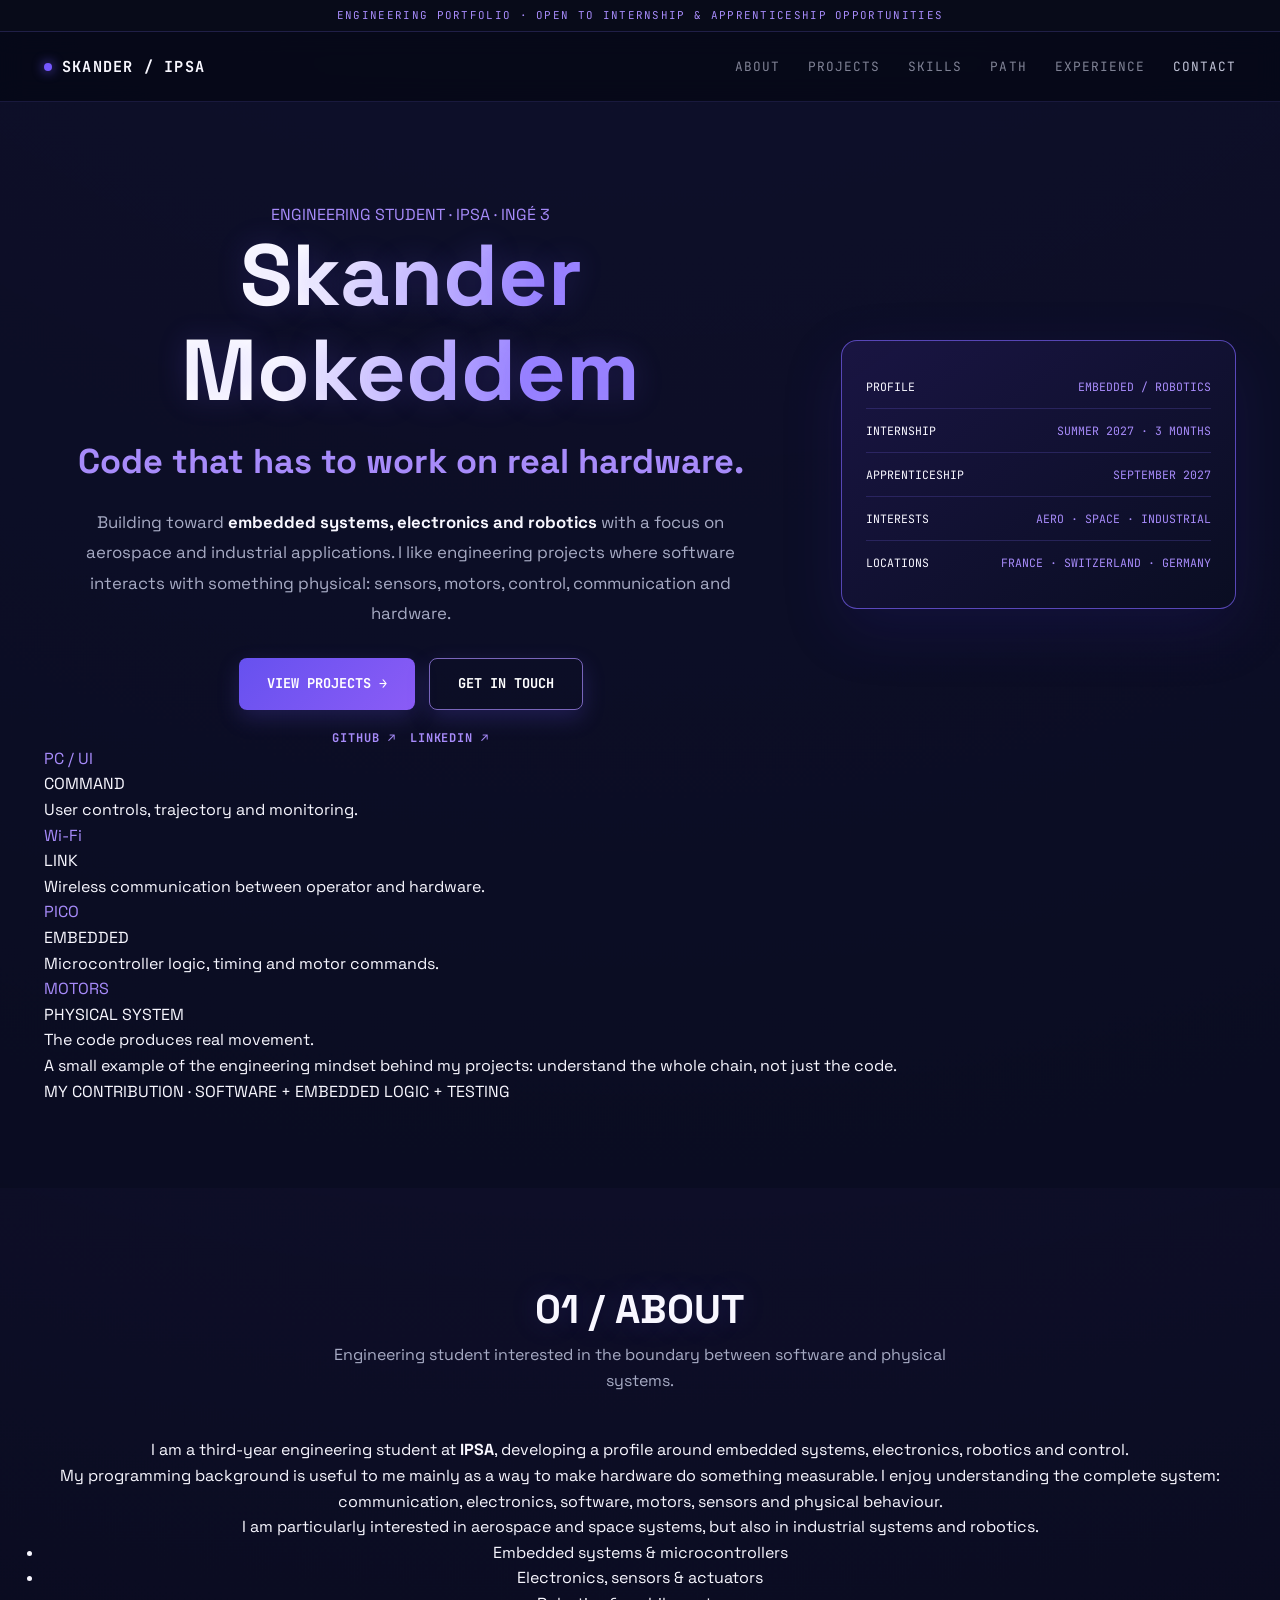
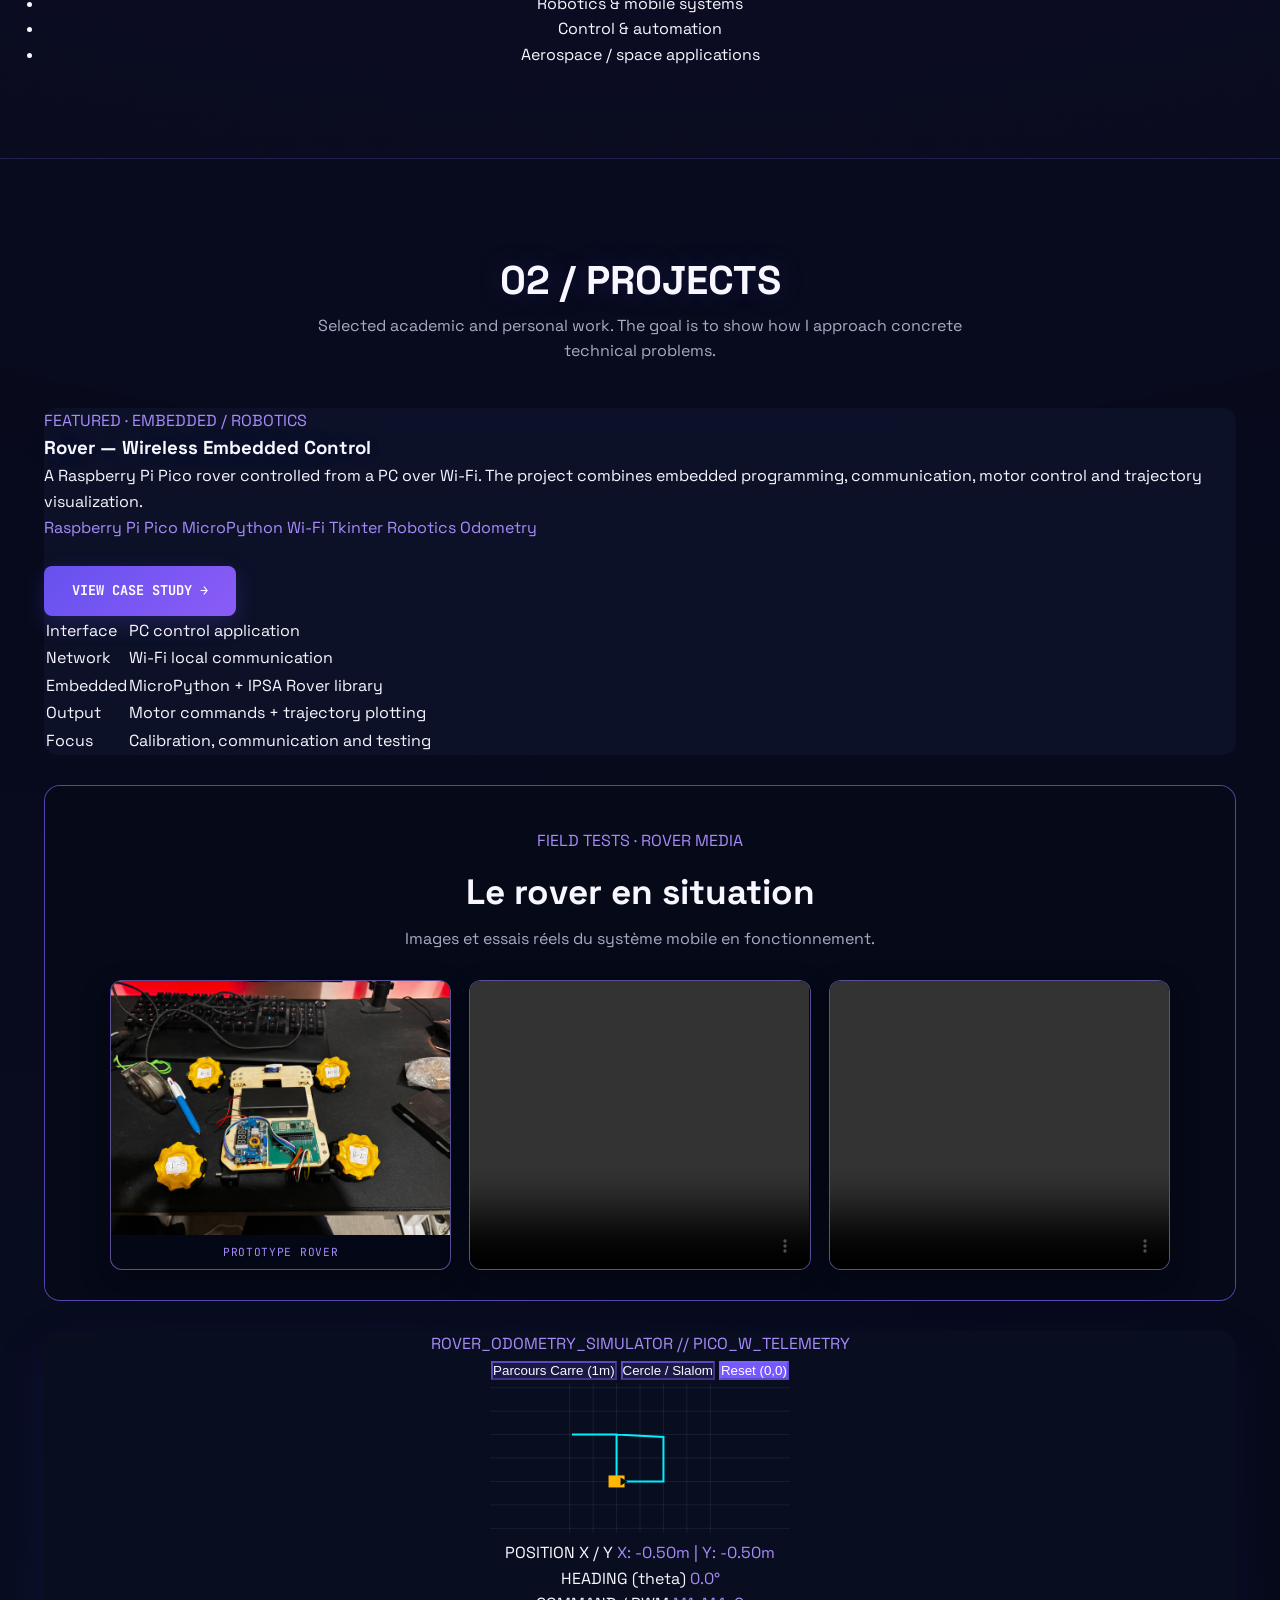
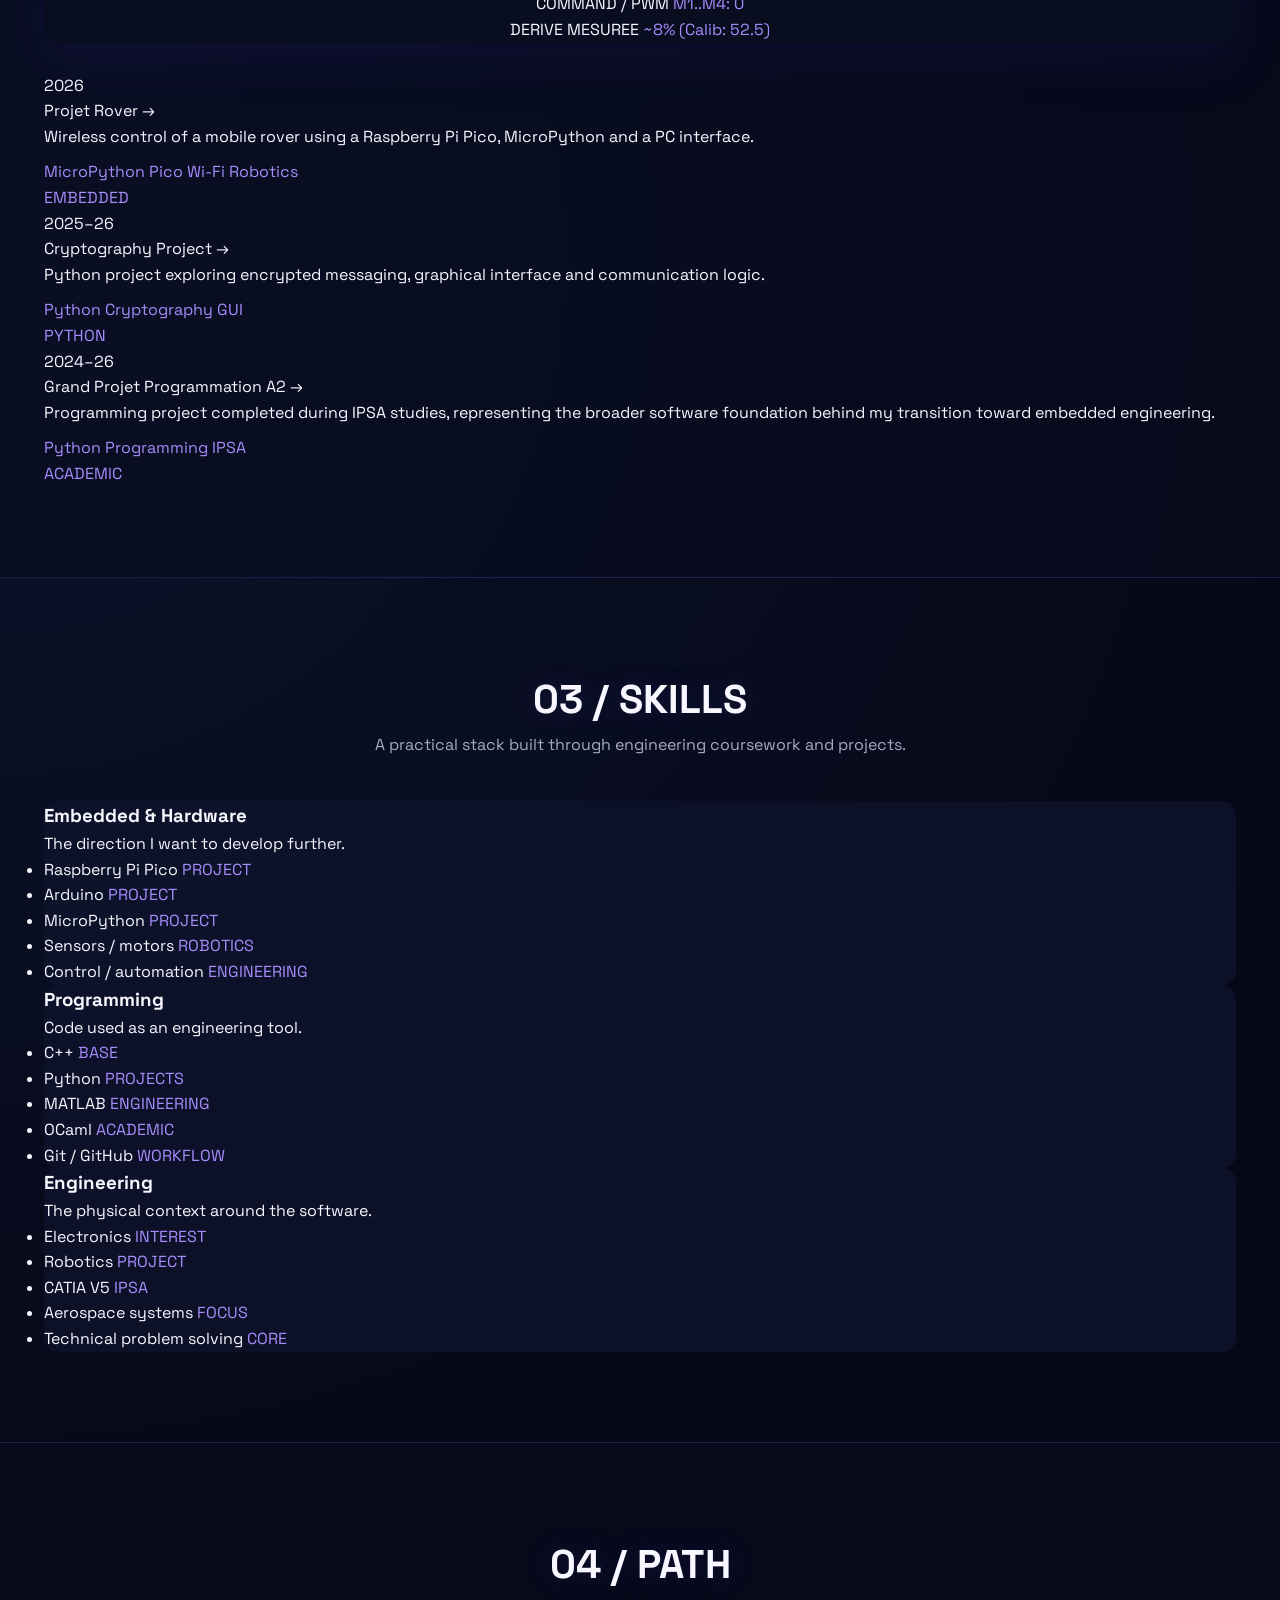
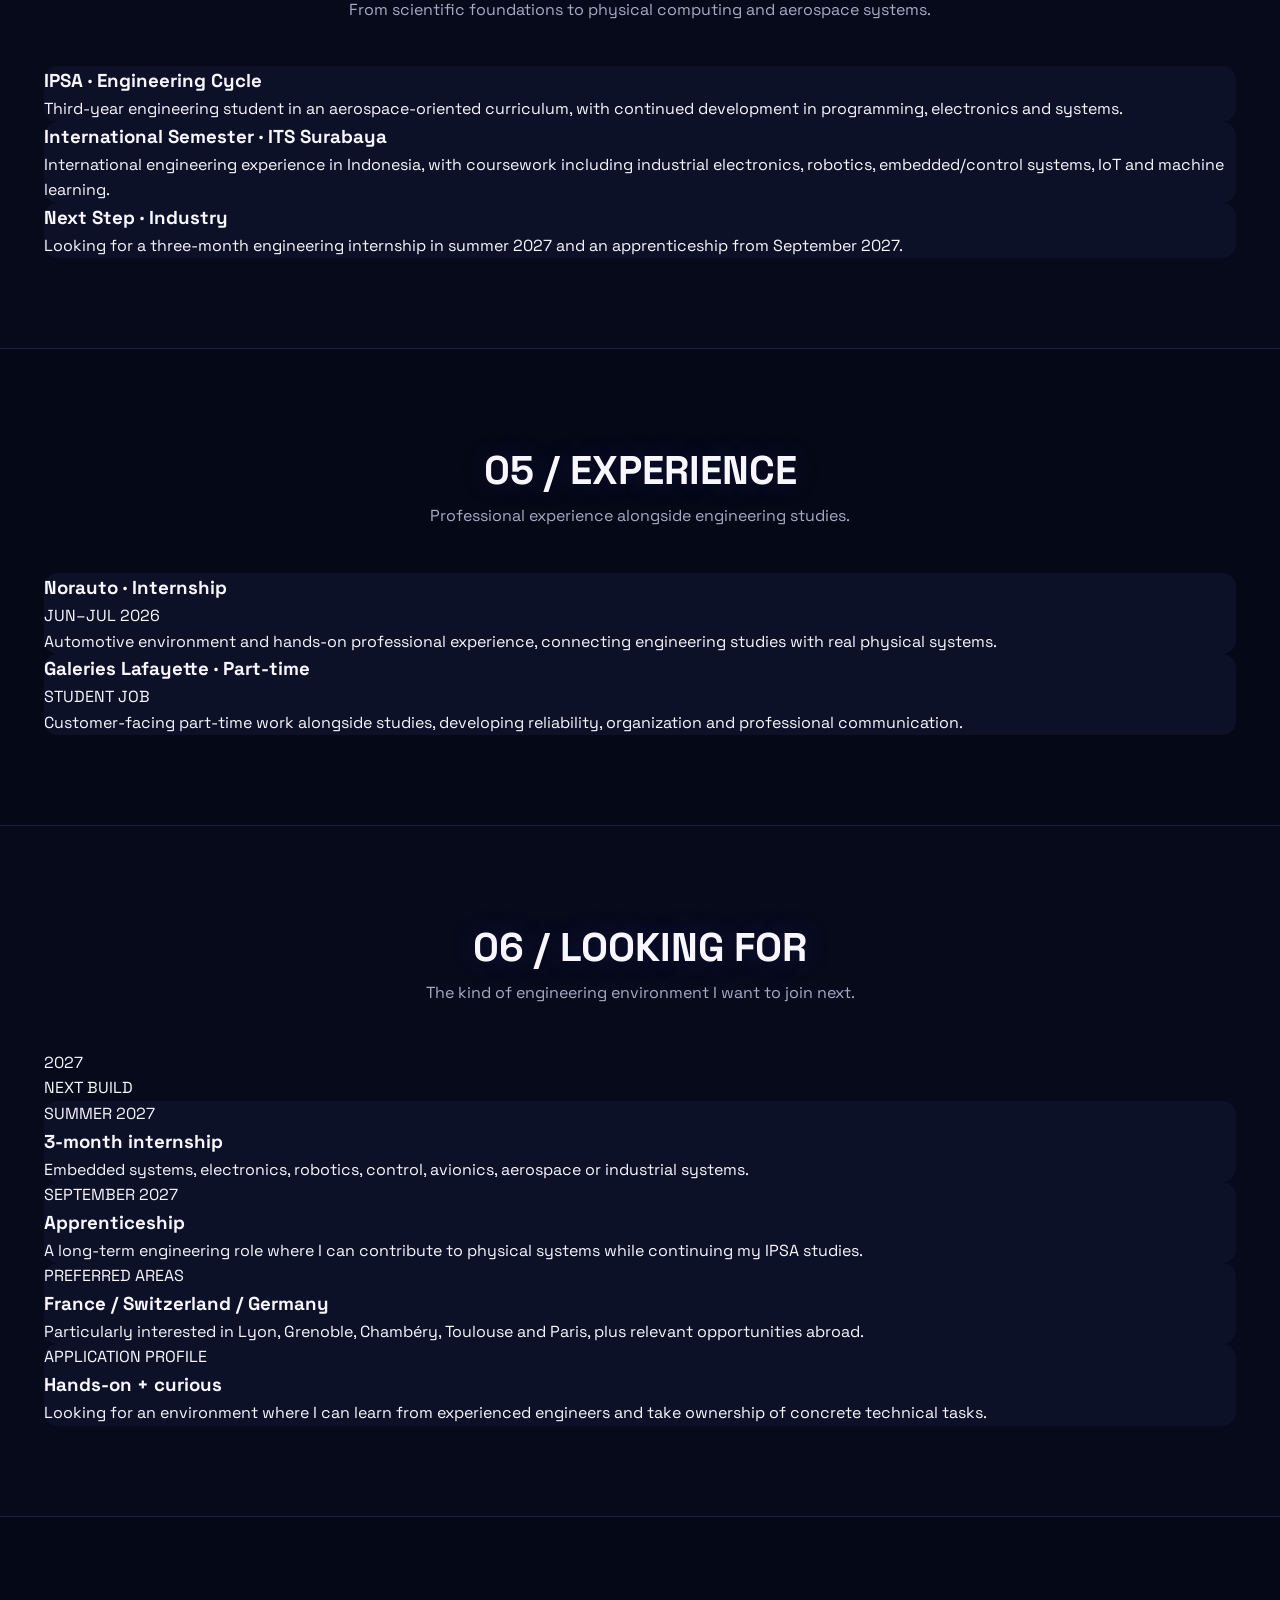
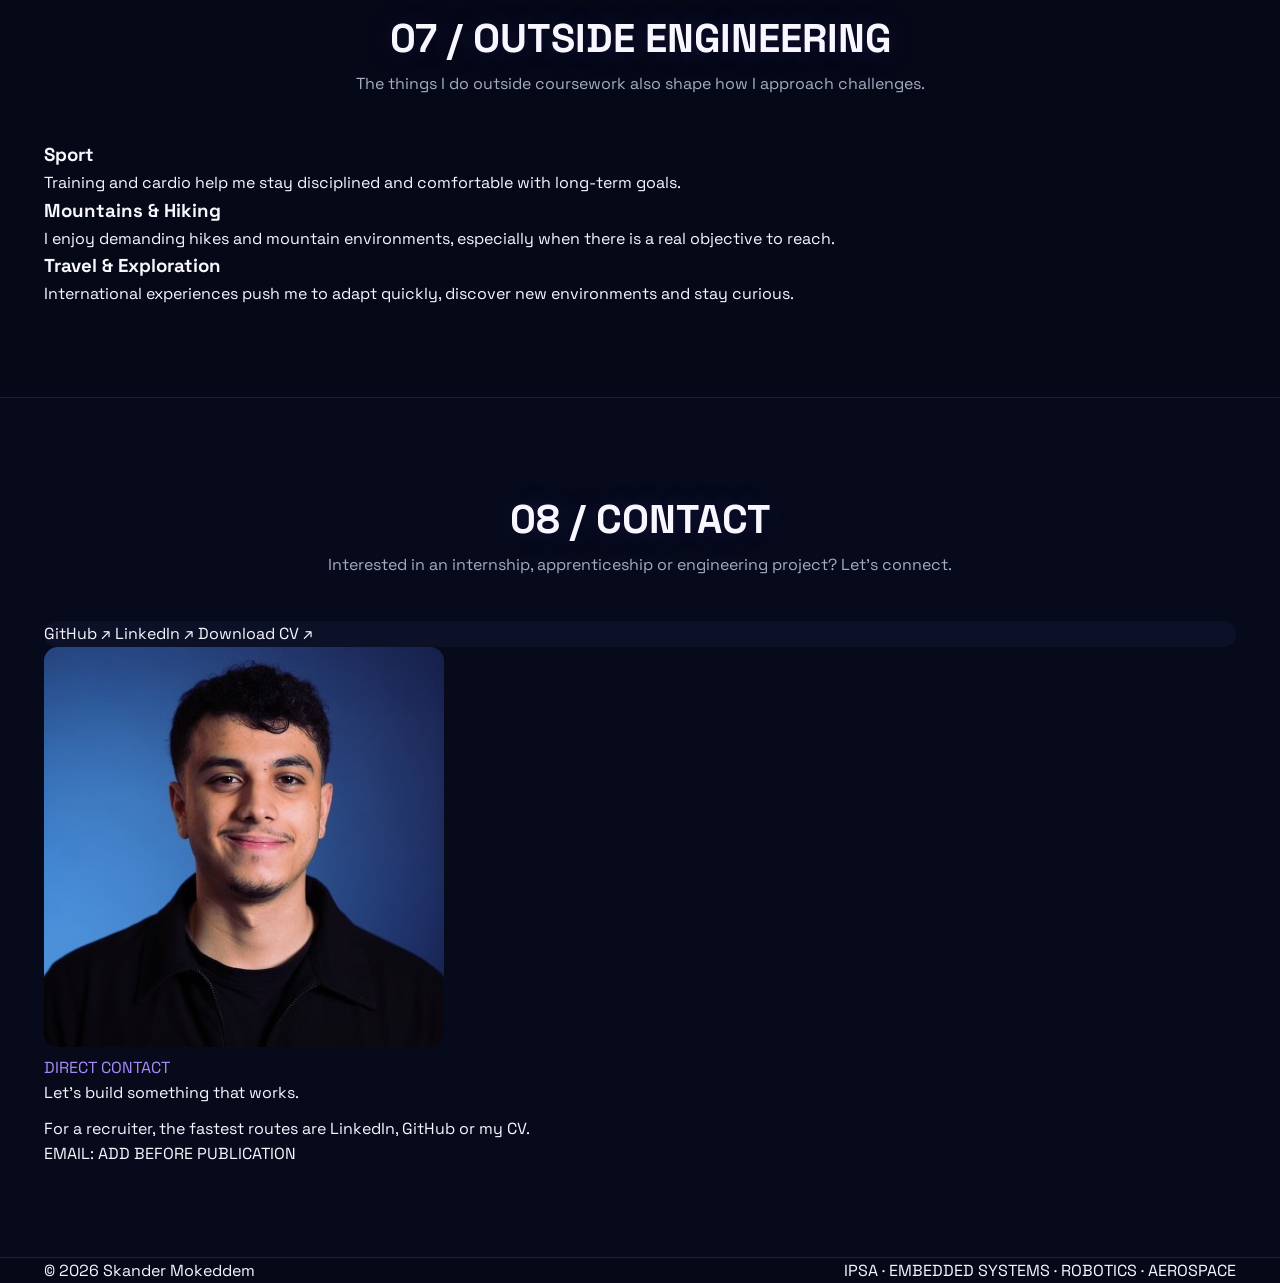
==== index.html @ be25d214 "PremierTest" ====
<!DOCTYPE html>
<html lang="en">

<head>
    <meta charset="UTF-8">

    <meta name="viewport" content="width=device-width, initial-scale=1.0">

    <meta name="description" content="Skander Mokeddem — IPSA engineering student focused on embedded systems, electronics, robotics and aerospace.">

    <meta name="author" content="Skander Mokeddem">

    <meta name="theme-color" content="#073b2d">

    <title>
        Skander Mokeddem — Embedded Systems & Robotics
    </title>

    <link rel="preconnect" href="https://fonts.googleapis.com">

    <link rel="preconnect" href="https://fonts.gstatic.com" crossorigin>

    <link href="https://fonts.googleapis.com/css2?family=Atkinson+Hyperlegible:wght@400;700&family=Barlow+Semi+Condensed:wght@400;600;700;800&family=IBM+Plex+Mono:wght@400;500;700&display=swap" rel="stylesheet">

    <link rel="icon" type="image/svg+xml" href="assets/icons/favicon.svg">

    <link rel="stylesheet" href="global.css">

    <script src="script.js" defer></script>
</head>

<body>

    <!-- =====================================================
     TOP BAR
===================================================== -->

    <div class="draftbar">
        ENGINEERING PORTFOLIO · OPEN TO INTERNSHIP & APPRENTICESHIP OPPORTUNITIES
    </div>


    <!-- =====================================================
     HEADER
===================================================== -->

    <header class="header">

        <div class="container header__row">

            <a href="#top" class="header__brand">
            SKANDER / IPSA
        </a>

            <nav class="header__nav" aria-label="Main navigation">

                <a href="#about" class="header__link">
                ABOUT
            </a>

                <a href="#projects" class="header__link">
                PROJECTS
            </a>

                <a href="#skills" class="header__link">
                SKILLS
            </a>

                <a href="#path" class="header__link">
                PATH
            </a>

                <a href="#experience" class="header__link">
                EXPERIENCE
            </a>

                <a href="#contact" class="header__link">
                CONTACT
            </a>

            </nav>

        </div>

    </header>


    <main id="top">


        <!-- =====================================================
     HERO
===================================================== -->

        <section class="board hero">

            <div class="container">

                <div class="hero__grid">

                    <div>

                        <p class="state">
                            <span class="mark"></span> ENGINEERING STUDENT · IPSA · INGÉ 3
                        </p>

                        <h1 class="hero__name">
                            Skander<br> Mokeddem
                        </h1>

                        <p class="hero__title">
                            Code that has to work on real hardware.
                        </p>

                        <p class="hero__intro">

                            Building toward
                            <strong>
                        embedded systems, electronics and robotics
                    </strong> with a focus on aerospace and industrial applications. I like engineering projects where software interacts with something physical: sensors, motors, control, communication and hardware.

                        </p>

                        <div class="hero__cta">

                            <a href="#projects" class="btn">
                        VIEW PROJECTS →
                    </a>

                            <a href="#contact" class="btn btn--ghost">
                        GET IN TOUCH
                    </a>

                        </div>

                        <div class="hero__links">

                            <a href="https://github.com/ProdigeGamer" target="_blank" rel="noopener noreferrer">
                        GITHUB ↗
                    </a>

                            <a href="https://www.linkedin.com/in/skander-mokeddem-42a8a41b8/" target="_blank" rel="noopener noreferrer">
                        LINKEDIN ↗
                    </a>

                        </div>

                    </div>


                    <div class="hero__avail">

                        <div class="hero__avail-row">
                            <span>PROFILE</span>
                            <span>EMBEDDED / ROBOTICS</span>
                        </div>

                        <div class="hero__avail-row">
                            <span>INTERNSHIP</span>
                            <span>SUMMER 2027 · 3 MONTHS</span>
                        </div>

                        <div class="hero__avail-row">
                            <span>APPRENTICESHIP</span>
                            <span>SEPTEMBER 2027</span>
                        </div>

                        <div class="hero__avail-row">
                            <span>INTERESTS</span>
                            <span>AERO · SPACE · INDUSTRIAL</span>
                        </div>

                        <div class="hero__avail-row">
                            <span>LOCATIONS</span>
                            <span>FRANCE · SWITZERLAND · GERMANY</span>
                        </div>

                    </div>

                </div>


                <!-- SYSTEM DIAGRAM -->

                <div class="sys">

                    <div class="sys__grid">

                        <div class="sys__cell" tabindex="0" data-system="0">

                            <div class="sys__node">
                                PC / UI
                            </div>

                            <div class="sys__trace"></div>

                            <div class="sys__name">
                                COMMAND
                            </div>

                            <div class="sys__caption">
                                User controls, trajectory and monitoring.
                            </div>

                        </div>


                        <div class="sys__cell" tabindex="0" data-system="1">

                            <div class="sys__node">
                                Wi-Fi
                            </div>

                            <div class="sys__trace"></div>

                            <div class="sys__name">
                                LINK
                            </div>

                            <div class="sys__caption">
                                Wireless communication between operator and hardware.
                            </div>

                        </div>


                        <div class="sys__cell" tabindex="0" data-system="2">

                            <div class="sys__node">
                                PICO
                            </div>

                            <div class="sys__trace"></div>

                            <div class="sys__name">
                                EMBEDDED
                            </div>

                            <div class="sys__caption">
                                Microcontroller logic, timing and motor commands.
                            </div>

                        </div>


                        <div class="sys__cell" tabindex="0" data-system="3">

                            <div class="sys__node">
                                MOTORS
                            </div>

                            <div class="sys__trace"></div>

                            <div class="sys__name">
                                PHYSICAL SYSTEM
                            </div>

                            <div class="sys__caption">
                                The code produces real movement.
                            </div>

                        </div>

                    </div>


                    <div class="sys__panel">

                        <div class="sys__detail" id="system-detail">
                            A small example of the engineering mindset behind my projects: understand the whole chain, not just the code.
                        </div>

                        <div class="sys__mine">
                            MY CONTRIBUTION · SOFTWARE + EMBEDDED LOGIC + TESTING
                        </div>

                    </div>

                </div>

            </div>

        </section>


        <!-- =====================================================
     ABOUT
===================================================== -->

        <section class="sec sec--first" id="about">

            <div class="container">

                <div class="sec__head">

                    <h2>
                        01 / ABOUT
                    </h2>

                    <p class="sec__sub">
                        Engineering student interested in the boundary between software and physical systems.
                    </p>

                </div>


                <div class="sec__body">

                    <p>
                        I am a third-year engineering student at
                        <strong>IPSA</strong>, developing a profile around embedded systems, electronics, robotics and control.
                    </p>

                    <p>
                        My programming background is useful to me mainly as a way to make hardware do something measurable. I enjoy understanding the complete system: communication, electronics, software, motors, sensors and physical behaviour.
                    </p>

                    <p>
                        I am particularly interested in aerospace and space systems, but also in industrial systems and robotics.
                    </p>

                    <ul class="dash-list">

                        <li>
                            Embedded systems & microcontrollers
                        </li>

                        <li>
                            Electronics, sensors & actuators
                        </li>

                        <li>
                            Robotics & mobile systems
                        </li>

                        <li>
                            Control & automation
                        </li>

                        <li>
                            Aerospace / space applications
                        </li>

                    </ul>

                </div>

            </div>

        </section>


        <!-- =====================================================
     PROJECTS
===================================================== -->

        <section class="sec sec--board" id="projects">

            <div class="container">

                <div class="sec__head">

                    <h2>
                        02 / PROJECTS
                    </h2>

                    <p class="sec__sub">
                        Selected academic and personal work. The goal is to show how I approach concrete technical problems.
                    </p>

                </div>


                <!-- FEATURED ROVER -->

                <div class="feature">

                    <div>

                        <p class="state">
                            FEATURED · EMBEDDED / ROBOTICS
                        </p>

                        <h3 class="feature__title">
                            Rover — Wireless Embedded Control
                        </h3>

                        <p>
                            A Raspberry Pi Pico rover controlled from a PC over Wi-Fi. The project combines embedded programming, communication, motor control and trajectory visualization.
                        </p>

                        <div class="tags">

                            <span>Raspberry Pi Pico</span>
                            <span>MicroPython</span>
                            <span>Wi-Fi</span>
                            <span>Tkinter</span>
                            <span>Robotics</span>
                            <span>Odometry</span>

                        </div>

                        <br>

                        <a href="projects/rover.html" class="btn">
                    VIEW CASE STUDY →
                </a>

                    </div>


                    <div>

                        <table class="tb">

                            <tr>
                                <td>
                                    Interface
                                </td>

                                <td>
                                    PC control application
                                </td>
                            </tr>

                            <tr>
                                <td>
                                    Network
                                </td>

                                <td>
                                    Wi-Fi local communication
                                </td>
                            </tr>

                            <tr>
                                <td>
                                    Embedded
                                </td>

                                <td>
                                    MicroPython + IPSA Rover library
                                </td>
                            </tr>

                            <tr>
                                <td>
                                    Output
                                </td>

                                <td>
                                    Motor commands + trajectory plotting
                                </td>
                            </tr>

                            <tr>
                                <td>
                                    Focus
                                </td>

                                <td>
                                    Calibration, communication and testing
                                </td>
                            </tr>

                        </table>

                    </div>

                </div>


                <div class="rover-media" aria-label="Photos et videos du rover">
                    <video class="rover-media__background" autoplay muted loop playsinline aria-hidden="true">
                        <source src="assets/images/rover-test-1.mp4" type="video/mp4">
                    </video>
                    <div class="rover-media__overlay" aria-hidden="true"></div>
                    <div class="rover-media__content">
                        <div class="rover-media__heading">
                            <span class="state">FIELD TESTS · ROVER MEDIA</span>
                            <h3>Le rover en situation</h3>
                            <p>Images et essais réels du système mobile en fonctionnement.</p>
                        </div>

                        <div class="rover-media__grid">
                            <figure class="rover-media__item">
                                <img src="assets/images/rover.jpeg" alt="Prototype du rover pendant un essai">
                                <figcaption>Prototype rover</figcaption>
                            </figure>
                            <figure class="rover-media__item">
                                <video controls preload="metadata" playsinline>
                                    <source src="assets/images/rover-test-1.mp4" type="video/mp4">
                                </video>
                                <figcaption>Essai de déplacement</figcaption>
                            </figure>
                            <figure class="rover-media__item">
                                <video controls preload="metadata" playsinline>
                                    <source src="assets/images/rover-test-2.mp4" type="video/mp4">
                                </video>
                                <figcaption>Test de trajectoire</figcaption>
                            </figure>
                        </div>
                    </div>
                </div>


                <div class="rover-sim" id="rover-sim-container">
                    <div class="rover-sim__header">
                        <div class="rover-sim__title">
                            <span class="status-dot"></span> ROVER_ODOMETRY_SIMULATOR // PICO_W_TELEMETRY
                        </div>
                        <div class="rover-sim__controls">
                            <button type="button" class="sim-btn" id="sim-btn-square">Parcours Carre (1m)</button>
                            <button type="button" class="sim-btn" id="sim-btn-circle">Cercle / Slalom</button>
                            <button type="button" class="sim-btn sim-btn--reset" id="sim-btn-reset">Reset (0,0)</button>
                        </div>
                    </div>

                    <div class="rover-sim__viewport">
                        <canvas id="rover-canvas" aria-label="Simulation de trajectoire du rover"></canvas>
                    </div>

                    <div class="rover-sim__metrics">
                        <div class="metric-card">
                            <span class="metric-card__label">POSITION X / Y</span>
                            <span class="metric-card__val" id="telemetry-xy">X: +0.00m | Y: +0.00m</span>
                        </div>
                        <div class="metric-card">
                            <span class="metric-card__label">HEADING (theta)</span>
                            <span class="metric-card__val" id="telemetry-heading">0.0°</span>
                        </div>
                        <div class="metric-card">
                            <span class="metric-card__label">COMMAND / PWM</span>
                            <span class="metric-card__val" id="telemetry-pwm">M1..M4: 0</span>
                        </div>
                        <div class="metric-card">
                            <span class="metric-card__label">DERIVE MESUREE</span>
                            <span class="metric-card__val" id="telemetry-drift">~8% (Calib: 52.5)</span>
                        </div>
                    </div>
                </div>


                <!-- PROJECT LIST -->

                <div class="bom" style="margin-top:30px">

                    <article class="bom__row">

                        <div class="bom__year">
                            2026
                        </div>

                        <div>

                            <a href="projects/rover.html" class="bom__title">
                        Projet Rover →
                    </a>

                            <div class="bom__sum">
                                Wireless control of a mobile rover using a Raspberry Pi Pico, MicroPython and a PC interface.
                            </div>

                            <div class="tags" style="margin-top:10px">
                                <span>MicroPython</span>
                                <span>Pico</span>
                                <span>Wi-Fi</span>
                                <span>Robotics</span>
                            </div>

                        </div>

                        <span class="state">
                    EMBEDDED
                </span>

                    </article>


                    <article class="bom__row">

                        <div class="bom__year">
                            2025–26
                        </div>

                        <div>

                            <a href="projects/cryptography.html" class="bom__title">
                        Cryptography Project →
                    </a>

                            <div class="bom__sum">
                                Python project exploring encrypted messaging, graphical interface and communication logic.
                            </div>

                            <div class="tags" style="margin-top:10px">
                                <span>Python</span>
                                <span>Cryptography</span>
                                <span>GUI</span>
                            </div>

                        </div>

                        <span class="state">
                    PYTHON
                </span>

                    </article>


                    <article class="bom__row">

                        <div class="bom__year">
                            2024–26
                        </div>

                        <div>

                            <a href="projects/programming.html" class="bom__title">
                        Grand Projet Programmation A2 →
                    </a>

                            <div class="bom__sum">
                                Programming project completed during IPSA studies, representing the broader software foundation behind my transition toward embedded engineering.
                            </div>

                            <div class="tags" style="margin-top:10px">
                                <span>Python</span>
                                <span>Programming</span>
                                <span>IPSA</span>
                            </div>

                        </div>

                        <span class="state">
                    ACADEMIC
                </span>

                    </article>

                </div>

            </div>

        </section>


        <!-- =====================================================
     SKILLS
===================================================== -->

        <section class="sec" id="skills">

            <div class="container">

                <div class="sec__head">

                    <h2>
                        03 / SKILLS
                    </h2>

                    <p class="sec__sub">
                        A practical stack built through engineering coursework and projects.
                    </p>

                </div>


                <div class="skills">


                    <article class="skills__group">

                        <h3>
                            Embedded & Hardware
                        </h3>

                        <p class="skills__blurb">
                            The direction I want to develop further.
                        </p>

                        <ul class="skills__list">

                            <li class="skills__item">
                                Raspberry Pi Pico
                                <span class="skills__meta">
                            PROJECT
                        </span>
                            </li>

                            <li class="skills__item">
                                Arduino
                                <span class="skills__meta">
                            PROJECT
                        </span>
                            </li>

                            <li class="skills__item">
                                MicroPython
                                <span class="skills__meta">
                            PROJECT
                        </span>
                            </li>

                            <li class="skills__item">
                                Sensors / motors
                                <span class="skills__meta">
                            ROBOTICS
                        </span>
                            </li>

                            <li class="skills__item">
                                Control / automation
                                <span class="skills__meta">
                            ENGINEERING
                        </span>
                            </li>

                        </ul>

                    </article>


                    <article class="skills__group">

                        <h3>
                            Programming
                        </h3>

                        <p class="skills__blurb">
                            Code used as an engineering tool.
                        </p>

                        <ul class="skills__list">

                            <li class="skills__item">
                                C++
                                <span class="skills__meta">
                            BASE
                        </span>
                            </li>

                            <li class="skills__item">
                                Python
                                <span class="skills__meta">
                            PROJECTS
                        </span>
                            </li>

                            <li class="skills__item">
                                MATLAB
                                <span class="skills__meta">
                            ENGINEERING
                        </span>
                            </li>

                            <li class="skills__item">
                                OCaml
                                <span class="skills__meta">
                            ACADEMIC
                        </span>
                            </li>

                            <li class="skills__item">
                                Git / GitHub
                                <span class="skills__meta">
                            WORKFLOW
                        </span>
                            </li>

                        </ul>

                    </article>


                    <article class="skills__group">

                        <h3>
                            Engineering
                        </h3>

                        <p class="skills__blurb">
                            The physical context around the software.
                        </p>

                        <ul class="skills__list">

                            <li class="skills__item">
                                Electronics
                                <span class="skills__meta">
                            INTEREST
                        </span>
                            </li>

                            <li class="skills__item">
                                Robotics
                                <span class="skills__meta">
                            PROJECT
                        </span>
                            </li>

                            <li class="skills__item">
                                CATIA V5
                                <span class="skills__meta">
                            IPSA
                        </span>
                            </li>

                            <li class="skills__item">
                                Aerospace systems
                                <span class="skills__meta">
                            FOCUS
                        </span>
                            </li>

                            <li class="skills__item">
                                Technical problem solving
                                <span class="skills__meta">
                            CORE
                        </span>
                            </li>

                        </ul>

                    </article>

                </div>

            </div>

        </section>


        <!-- =====================================================
     PATH
===================================================== -->

        <section class="sec sec--board" id="path">

            <div class="container">

                <div class="sec__head">

                    <h2>
                        04 / PATH
                    </h2>

                    <p class="sec__sub">
                        From scientific foundations to physical computing and aerospace systems.
                    </p>

                </div>


                <div class="path">

                    <article class="path__item">

                        <h3 class="path__title">
                            IPSA · Engineering Cycle
                        </h3>

                        <p class="path__text">
                            Third-year engineering student in an aerospace-oriented curriculum, with continued development in programming, electronics and systems.
                        </p>

                    </article>


                    <article class="path__item">

                        <h3 class="path__title">
                            International Semester · ITS Surabaya
                        </h3>

                        <p class="path__text">
                            International engineering experience in Indonesia, with coursework including industrial electronics, robotics, embedded/control systems, IoT and machine learning.
                        </p>

                    </article>


                    <article class="path__item">

                        <h3 class="path__title">
                            Next Step · Industry
                        </h3>

                        <p class="path__text">
                            Looking for a three-month engineering internship in summer 2027 and an apprenticeship from September 2027.
                        </p>

                    </article>

                </div>

            </div>

        </section>


        <!-- =====================================================
     EXPERIENCE
===================================================== -->

        <section class="sec" id="experience">

            <div class="container">

                <div class="sec__head">

                    <h2>
                        05 / EXPERIENCE
                    </h2>

                    <p class="sec__sub">
                        Professional experience alongside engineering studies.
                    </p>

                </div>


                <div class="split">

                    <div>

                        <article class="entry">

                            <div class="entry__head">

                                <h3>
                                    Norauto · Internship
                                </h3>

                                <span class="entry__meta">
                            JUN–JUL 2026
                        </span>

                            </div>

                            <p>
                                Automotive environment and hands-on professional experience, connecting engineering studies with real physical systems.
                            </p>

                        </article>

                    </div>


                    <div>

                        <article class="entry">

                            <div class="entry__head">

                                <h3>
                                    Galeries Lafayette · Part-time
                                </h3>

                                <span class="entry__meta">
                            STUDENT JOB
                        </span>

                            </div>

                            <p>
                                Customer-facing part-time work alongside studies, developing reliability, organization and professional communication.
                            </p>

                        </article>

                    </div>

                </div>

            </div>

        </section>


        <!-- =====================================================
     LOOKING FOR
===================================================== -->

        <section class="sec sec--board">

            <div class="container">

                <div class="sec__head">

                    <h2>
                        06 / LOOKING FOR
                    </h2>

                    <p class="sec__sub">
                        The kind of engineering environment I want to join next.
                    </p>

                </div>


                <div class="want">

                    <div class="want__when">

                        2027

                        <br>

                        <span style="color:var(--pad)">
                    NEXT BUILD
                </span>

                    </div>


                    <div class="want__what">


                        <article class="want__block">

                            <span class="want__label">
                        SUMMER 2027
                    </span>

                            <h3>
                                3-month internship
                            </h3>

                            <p class="want__extra">
                                Embedded systems, electronics, robotics, control, avionics, aerospace or industrial systems.
                            </p>

                        </article>


                        <article class="want__block">

                            <span class="want__label">
                        SEPTEMBER 2027
                    </span>

                            <h3>
                                Apprenticeship
                            </h3>

                            <p class="want__extra">
                                A long-term engineering role where I can contribute to physical systems while continuing my IPSA studies.
                            </p>

                        </article>


                        <article class="want__block">

                            <span class="want__label">
                        PREFERRED AREAS
                    </span>

                            <h3>
                                France / Switzerland / Germany
                            </h3>

                            <p class="want__extra">
                                Particularly interested in Lyon, Grenoble, Chambéry, Toulouse and Paris, plus relevant opportunities abroad.
                            </p>

                        </article>


                        <article class="want__block">

                            <span class="want__label">
                        APPLICATION PROFILE
                    </span>

                            <h3>
                                Hands-on + curious
                            </h3>

                            <p class="want__extra">
                                Looking for an environment where I can learn from experienced engineers and take ownership of concrete technical tasks.
                            </p>

                        </article>

                    </div>

                </div>

            </div>

        </section>


        <!-- =====================================================
     PERSONAL
===================================================== -->

        <section class="sec">

            <div class="container">

                <div class="sec__head">

                    <h2>
                        07 / OUTSIDE ENGINEERING
                    </h2>

                    <p class="sec__sub">
                        The things I do outside coursework also shape how I approach challenges.
                    </p>

                </div>


                <div class="personal__grid">

                    <article>

                        <h3>
                            Sport
                        </h3>

                        <p>
                            Training and cardio help me stay disciplined and comfortable with long-term goals.
                        </p>

                    </article>


                    <article>

                        <h3>
                            Mountains & Hiking
                        </h3>

                        <p>
                            I enjoy demanding hikes and mountain environments, especially when there is a real objective to reach.
                        </p>

                    </article>


                    <article>

                        <h3>
                            Travel & Exploration
                        </h3>

                        <p>
                            International experiences push me to adapt quickly, discover new environments and stay curious.
                        </p>

                    </article>

                </div>

            </div>

        </section>


        <!-- =====================================================
     CONTACT
===================================================== -->

        <section class="sec sec--board" id="contact">

            <div class="container">

                <div class="sec__head">

                    <h2>
                        08 / CONTACT
                    </h2>

                    <p class="sec__sub">
                        Interested in an internship, apprenticeship or engineering project? Let's connect.
                    </p>

                </div>


                <div class="contact">

                    <div class="contact__list">

                        <a href="https://github.com/ProdigeGamer" target="_blank" rel="noopener noreferrer">
                    GitHub ↗
                </a>

                        <a href="https://www.linkedin.com/in/skander-mokeddem-42a8a41b8/" target="_blank" rel="noopener noreferrer">
                    LinkedIn ↗
                </a>

                        <a href="assets/documents/CV-Skander-Mokeddem.pdf" target="_blank" rel="noopener noreferrer">
                    Download CV ↗
                </a>

                    </div>


                    <div class="contact__cta">

                        <img class="contact__profile" src="assets/images/profile.jfif" alt="Portrait de Skander Mokeddem">

                        <p class="state">
                            DIRECT CONTACT
                        </p>

                        <h3 style="
                        font:800 2rem var(--cond);
                        margin:0 0 10px;
                    ">
                            Let's build something that works.
                        </h3>

                        <p style="color:var(--board-soft)">
                            For a recruiter, the fastest routes are LinkedIn, GitHub or my CV.
                        </p>

                        <p class="todo" style="color:var(--pad)">
                            EMAIL: ADD BEFORE PUBLICATION
                        </p>

                    </div>

                </div>

            </div>

        </section>

    </main>


    <!-- =====================================================
     FOOTER
===================================================== -->

    <footer class="footer">

        <div class="container footer__row">

            <span>
            © 2026 Skander Mokeddem
        </span>

            <span>
            IPSA · EMBEDDED SYSTEMS · ROBOTICS · AEROSPACE
        </span>

        </div>

    </footer>

</body>

</html>
---- global.css ----
/* =========================================================
   SKANDER MOKEDDEM — DARK CYBER-AEROSPACE WORKBENCH
   ========================================================= */

@import url('https://fonts.googleapis.com/css2?family=JetBrains+Mono:wght@400;500;700&family=Space+Grotesk:wght@500;600;700&display=swap');
:root {
    --bg-substrate: #080c14;
    --bg-panel: #0e1726;
    --bg-card: rgba(18, 28, 45, 0.7);
    --border-line: rgba(99, 102, 241, 0.2);
    --border-line-bright: rgba(0, 240, 255, 0.4);
    --accent-purple: #6366f1;
    --accent-cyan: #00f0ff;
    --accent-amber: #ffb703;
    --signal-green: #00e676;
    --text-primary: #f8fafc;
    --text-muted: #94a3b8;
    --font-head: 'Space Grotesk', -apple-system, sans-serif;
    --font-mono: 'JetBrains Mono', monospace;
    --max-width: 1240px;
    --header-height: 70px;
}

*,
*::before,
*::after {
    box-sizing: border-box;
    margin: 0;
    padding: 0;
}

html {
    scroll-behavior: smooth;
    background-color: var(--bg-substrate);
    color: var(--text-primary);
    font-family: var(--font-head);
}

body {
    min-height: 100vh;
    overflow-x: hidden;
    line-height: 1.6;
    background-image: radial-gradient(circle at 75% 15%, rgba(99, 102, 241, 0.12) 0%, transparent 45%), radial-gradient(circle at 20% 80%, rgba(0, 240, 255, 0.08) 0%, transparent 50%), linear-gradient(to right, rgba(255, 255, 255, 0.02) 1px, transparent 1px), linear-gradient(to bottom, rgba(255, 255, 255, 0.02) 1px, transparent 1px);
    background-size: 100% 100%, 100% 100%, 50px 50px, 50px 50px;
}

::selection {
    background: var(--accent-cyan);
    color: var(--bg-substrate);
}

a {
    color: inherit;
    text-decoration: none;
}


/* --- HEADER --- */

.header {
    position: sticky;
    top: 0;
    z-index: 100;
    height: var(--header-height);
    background: rgba(8, 12, 20, 0.85);
    backdrop-filter: blur(12px);
    border-bottom: 1px solid var(--border-line);
}

.header__inner {
    max-width: var(--max-width);
    margin: 0 auto;
    height: 100%;
    display: flex;
    align-items: center;
    justify-content: space-between;
    padding: 0 24px;
}

.header__brand {
    font-family: var(--font-mono);
    font-size: 0.95rem;
    font-weight: 700;
    color: var(--accent-cyan);
    display: flex;
    align-items: center;
    gap: 10px;
}

.header__brand::before {
    content: "";
    display: inline-block;
    width: 8px;
    height: 8px;
    background: var(--signal-green);
    border-radius: 50%;
    box-shadow: 0 0 10px var(--signal-green);
}

.header__nav {
    display: flex;
    gap: 28px;
}

.header__link {
    font-family: var(--font-mono);
    font-size: 0.8rem;
    color: var(--text-muted);
    text-transform: uppercase;
    letter-spacing: 0.08em;
    transition: color 0.2s ease;
}

.header__link:hover {
    color: var(--accent-cyan);
}

.btn-contact-nav {
    background: linear-gradient(135deg, var(--accent-purple), var(--accent-cyan));
    color: var(--bg-substrate);
    padding: 8px 18px;
    border-radius: 6px;
    font-weight: 700;
    font-size: 0.8rem;
    font-family: var(--font-mono);
    transition: transform 0.2s ease, box-shadow 0.2s ease;
}

.btn-contact-nav:hover {
    transform: translateY(-2px);
    box-shadow: 0 0 15px rgba(0, 240, 255, 0.4);
}


/* --- LAYOUT UTILS --- */

.container {
    max-width: var(--max-width);
    margin: 0 auto;
    padding: 0 24px;
}

.sec {
    padding: 90px 0;
    border-bottom: 1px solid var(--border-line);
}

.sec__title {
    font-size: 2.2rem;
    font-weight: 700;
    margin-bottom: 8px;
    display: flex;
    align-items: center;
    gap: 12px;
}

.sec__title-tag {
    font-family: var(--font-mono);
    font-size: 0.8rem;
    color: var(--accent-cyan);
    background: rgba(0, 240, 255, 0.08);
    padding: 4px 10px;
    border-radius: 4px;
    border: 1px solid var(--border-line-bright);
}

.sec__subtitle {
    color: var(--text-muted);
    margin-bottom: 48px;
    max-width: 650px;
    font-size: 1.05rem;
}


/* --- HERO SECTION --- */

.hero {
    padding: 80px 0 100px;
    display: grid;
    grid-template-columns: 1.1fr 0.9fr;
    gap: 48px;
    align-items: center;
}

.hero__badge {
    display: inline-flex;
    align-items: center;
    gap: 8px;
    font-family: var(--font-mono);
    font-size: 0.8rem;
    color: var(--accent-cyan);
    background: rgba(99, 102, 241, 0.1);
    border: 1px solid var(--border-line-bright);
    padding: 6px 14px;
    border-radius: 20px;
    margin-bottom: 24px;
}

.hero__name {
    font-size: 3.8rem;
    line-height: 1.1;
    font-weight: 700;
    margin-bottom: 16px;
    background: linear-gradient(to right, #ffffff, var(--text-muted));
    background-clip: text;
    -webkit-background-clip: text;
    -webkit-text-fill-color: transparent;
}

.hero__headline {
    font-size: 1.6rem;
    color: var(--accent-cyan);
    margin-bottom: 20px;
    font-weight: 600;
}

.hero__bio {
    color: var(--text-muted);
    font-size: 1.1rem;
    margin-bottom: 36px;
    line-height: 1.7;
}

.hero__cta-group {
    display: flex;
    gap: 16px;
}

.btn {
    display: inline-flex;
    align-items: center;
    gap: 10px;
    font-family: var(--font-mono);
    font-size: 0.85rem;
    font-weight: 700;
    padding: 14px 28px;
    border-radius: 8px;
    background: linear-gradient(135deg, var(--accent-purple), var(--accent-cyan));
    color: #080c14;
    cursor: pointer;
    transition: all 0.2s ease;
    border: none;
}

.btn:hover {
    box-shadow: 0 0 20px rgba(0, 240, 255, 0.4);
    transform: translateY(-2px);
}

.btn--outline {
    background: transparent;
    color: var(--text-primary);
    border: 1px solid var(--border-line-bright);
}

.btn--outline:hover {
    border-color: var(--accent-cyan);
    color: var(--accent-cyan);
    box-shadow: 0 0 15px rgba(0, 240, 255, 0.2);
}


/* --- TELEMETRY / HERO AVATAR CARD --- */

.hero-card {
    background: var(--bg-card);
    border: 1px solid var(--border-line-bright);
    border-radius: 16px;
    padding: 24px;
    position: relative;
    box-shadow: 0 20px 40px rgba(0, 0, 0, 0.5);
    backdrop-filter: blur(10px);
}

.hero-card__profile {
    position: relative;
    width: 100%;
    height: 260px;
    border-radius: 12px;
    overflow: hidden;
    margin-bottom: 20px;
    background: radial-gradient(circle at center, rgba(99, 102, 241, 0.3), var(--bg-panel));
    display: flex;
    align-items: center;
    justify-content: center;
}

.hero-card__profile img {
    width: 100%;
    height: 100%;
    object-fit: cover;
}

#oscilloscope {
    width: 100%;
    height: 140px;
    background: #05080f;
    border: 1px solid var(--border-line);
    border-radius: 8px;
    margin-bottom: 16px;
}

.telemetry-grid {
    display: grid;
    grid-template-columns: 1fr 1fr;
    gap: 12px;
    font-family: var(--font-mono);
    font-size: 0.75rem;
}

.telemetry-item {
    background: rgba(0, 0, 0, 0.3);
    padding: 10px 14px;
    border-radius: 6px;
    border: 1px solid var(--border-line);
}

.telemetry-item__label {
    color: var(--text-muted);
    display: block;
    margin-bottom: 2px;
}

.telemetry-item__val {
    color: var(--accent-amber);
    font-size: 0.9rem;
    font-weight: 700;
}


/* --- PROJECT CARDS --- */

.projects-grid {
    display: grid;
    grid-template-columns: repeat(auto-fit, minmax(350px, 1fr));
    gap: 28px;
}

.project-card {
    background: var(--bg-card);
    border: 1px solid var(--border-line);
    border-radius: 12px;
    padding: 32px;
    display: flex;
    flex-direction: column;
    justify-content: space-between;
    transition: all 0.3s ease;
}

.project-card:hover {
    border-color: var(--accent-cyan);
    transform: translateY(-6px);
    box-shadow: 0 10px 30px rgba(0, 240, 255, 0.15);
}

.project-card__tag {
    font-family: var(--font-mono);
    font-size: 0.75rem;
    color: var(--accent-cyan);
    text-transform: uppercase;
    margin-bottom: 12px;
}

.project-card__title {
    font-size: 1.6rem;
    margin-bottom: 12px;
}

.project-card__desc {
    color: var(--text-muted);
    font-size: 0.95rem;
    margin-bottom: 24px;
    line-height: 1.6;
}

.project-card__techs {
    display: flex;
    flex-wrap: wrap;
    gap: 8px;
    margin-bottom: 24px;
}

.tech-chip {
    font-family: var(--font-mono);
    font-size: 0.7rem;
    background: rgba(99, 102, 241, 0.1);
    padding: 4px 10px;
    border-radius: 4px;
    border: 1px solid var(--border-line);
    color: var(--accent-cyan);
}


/* --- RESPONSIVE MOBILE --- */

@media (max-width: 900px) {
    .hero {
        grid-template-columns: 1fr;
        padding: 40px 0;
    }
    .hero__name {
        font-size: 2.8rem;
    }
    .header__nav {
        display: none;
    }
}


/* =========================================================
   PORTFOLIO THEME — PURPLE / MIDNIGHT BLUE
   ========================================================= */

:root {
    --bg-substrate: #050816;
    --bg-panel: #0b1024;
    --bg-card: rgba(13, 19, 43, 0.88);
    --border-line: rgba(132, 112, 255, 0.2);
    --border-line-bright: rgba(126, 101, 255, 0.65);
    --accent-purple: #7558ff;
    --accent-cyan: #a78bfa;
    --accent-amber: #c4b5fd;
    --signal-green: #38e8a5;
    --text-primary: #f8f7ff;
    --text-muted: #a7abc4;
}

body {
    background-color: var(--bg-substrate);
    background-image: radial-gradient(circle at 50% -10%, rgba(117, 88, 255, 0.2), transparent 38%), radial-gradient(circle at 0% 45%, rgba(63, 91, 190, 0.12), transparent 32%);
}

.draftbar {
    padding: 7px 24px;
    background: #080b19;
    color: var(--accent-cyan);
    border-bottom: 1px solid var(--border-line);
    font-family: var(--font-mono);
    font-size: 0.68rem;
    letter-spacing: 0.12em;
    text-align: center;
}

.header {
    background: rgba(5, 8, 22, 0.9);
    border-bottom-color: rgba(132, 112, 255, 0.16);
}

.header__row,
.footer__row {
    max-width: var(--max-width);
    margin: 0 auto;
    min-height: 100%;
    display: flex;
    align-items: center;
    justify-content: space-between;
    padding: 0 24px;
}

.header__brand {
    color: var(--text-primary);
    letter-spacing: 0.08em;
}

.header__brand::before {
    background: var(--accent-purple);
    box-shadow: 0 0 12px var(--accent-purple);
}

.header__link {
    color: #c2c4d8;
}

.header__link:hover,
.header__link:focus-visible {
    color: var(--accent-cyan);
}

.hero,
.sec {
    display: block;
    text-align: center;
}

.hero {
    padding: 100px 0 84px;
}

.hero__grid {
    display: grid;
    grid-template-columns: minmax(0, 1.3fr) minmax(280px, 0.7fr);
    align-items: center;
    gap: 64px;
}

.hero__grid>div:first-child {
    display: flex;
    flex-direction: column;
    align-items: center;
}

.state,
.hero__avail,
.sys,
.feature,
.bom,
.skills,
.path,
.contact,
.personal__grid,
.entry,
.want {
    text-align: left;
}

.hero__name {
    font-size: clamp(3rem, 7vw, 5.4rem);
    background: linear-gradient(100deg, #ffffff 25%, #9b85ff 75%);
    background-clip: text;
    -webkit-background-clip: text;
}

.hero__title {
    color: var(--accent-cyan);
    font-size: clamp(1.45rem, 3vw, 2.15rem);
    font-weight: 700;
    margin-bottom: 18px;
}

.hero__intro {
    max-width: 680px;
    color: var(--text-muted);
    font-size: 1.05rem;
    line-height: 1.8;
}

.hero__intro strong {
    color: var(--text-primary);
}

.hero__cta,
.hero__links {
    display: flex;
    justify-content: center;
    flex-wrap: wrap;
    gap: 14px;
}

.hero__cta {
    margin-top: 30px;
}

.hero__links {
    margin-top: 20px;
    color: var(--accent-cyan);
    font: 700 0.75rem var(--font-mono);
    letter-spacing: 0.08em;
}

.hero__avail {
    padding: 24px;
    background: linear-gradient(145deg, rgba(27, 22, 70, 0.9), rgba(10, 14, 34, 0.88));
    border: 1px solid var(--border-line-bright);
    border-radius: 16px;
    box-shadow: 0 20px 60px rgba(47, 31, 145, 0.2);
}

.hero__avail-row {
    display: flex;
    justify-content: space-between;
    gap: 18px;
    padding: 14px 0;
    border-bottom: 1px solid var(--border-line);
    font: 0.72rem var(--font-mono);
}

.hero__avail-row:last-child {
    border-bottom: 0;
}

.hero__avail-row span:last-child {
    color: var(--accent-cyan);
    text-align: right;
}

.sec__head {
    display: flex;
    flex-direction: column;
    align-items: center;
    text-align: center;
    margin-bottom: 44px;
}

.sec__head h2 {
    color: var(--text-primary);
    font-size: clamp(1.8rem, 4vw, 2.5rem);
}

.sec__sub {
    max-width: 680px;
    color: var(--text-muted);
}

.sec--board,
.board {
    background: rgba(8, 12, 30, 0.55);
}

.btn,
.btn-contact-nav {
    background: linear-gradient(135deg, #6651ef, #8b5cf6);
    color: #fff;
    box-shadow: 0 8px 22px rgba(101, 81, 239, 0.22);
}

.btn--ghost,
.btn--outline {
    background: transparent;
    border: 1px solid rgba(167, 139, 250, 0.7);
}

.btn:hover,
.btn-contact-nav:hover {
    box-shadow: 0 0 24px rgba(117, 88, 255, 0.55);
}

.feature,
.skills__group,
.path__item,
.contact__profile,
.contact__list,
.entry,
.want__block {
    background: var(--bg-card);
    border-color: var(--border-line);
    border-radius: 14px;
}

.feature__title,
.project-card__title,
.skills__group h3,
.path__title,
.bom__title {
    color: var(--text-primary);
}

.feature__title,
.sec__head h2,
.hero__name {
    text-shadow: 0 0 30px rgba(117, 88, 255, 0.2);
}

.tags span,
.tech-chip,
.state,
.sys__node,
.skills__meta {
    color: var(--accent-cyan);
    border-color: var(--border-line-bright);
}

.rover-sim {
    margin-top: 30px;
    background: #080d20;
    border-color: var(--border-line-bright);
    border-radius: 16px;
    box-shadow: 0 18px 50px rgba(40, 25, 125, 0.18);
}

.rover-media {
    position: relative;
    isolation: isolate;
    overflow: hidden;
    margin-top: 30px;
    padding: 42px 28px 30px;
    border: 1px solid var(--border-line-bright);
    border-radius: 16px;
    background: #080d20;
}

.rover-media__background,
.rover-media__overlay {
    position: absolute;
    inset: -24px;
    width: calc(100% + 48px);
    height: calc(100% + 48px);
}

.rover-media__background {
    z-index: -2;
    object-fit: cover;
    filter: blur(16px) saturate(0.75);
    opacity: 0.36;
}

.rover-media__overlay {
    z-index: -1;
    background: rgba(5, 8, 22, 0.72);
}

.rover-media__content {
    position: relative;
    z-index: 1;
}

.rover-media__heading {
    max-width: 620px;
    margin: 0 auto 28px;
    text-align: center;
}

.rover-media__heading h3 {
    margin: 10px 0 6px;
    color: var(--text-primary);
    font-size: clamp(1.5rem, 3vw, 2.2rem);
}

.rover-media__heading p {
    color: var(--text-muted);
}

.rover-media__grid {
    display: grid;
    grid-template-columns: repeat(3, minmax(0, 1fr));
    align-items: stretch;
    gap: 18px;
    max-width: 1060px;
    margin: 0 auto;
}

.rover-media__item {
    min-width: 0;
    overflow: hidden;
    margin: 0;
    border: 1px solid rgba(167, 139, 250, 0.55);
    border-radius: 12px;
    background: rgba(5, 8, 22, 0.78);
    box-shadow: 0 12px 30px rgba(0, 0, 0, 0.3);
}

.rover-media__item img,
.rover-media__item video {
    display: block;
    width: 100%;
    aspect-ratio: 4 / 3;
    object-fit: cover;
    background: #050816;
}

.rover-media__item video {
    height: 100%;
}

.rover-media__item figcaption {
    padding: 10px 12px;
    color: var(--accent-cyan);
    font: 0.7rem var(--font-mono);
    letter-spacing: 0.06em;
    text-transform: uppercase;
}

.rover-sim__title,
.metric-card__val {
    color: var(--accent-cyan);
}

.sim-btn {
    background: rgba(117, 88, 255, 0.16);
    color: var(--text-primary);
    border-color: var(--border-line-bright);
}

.sim-btn:hover,
.sim-btn--reset {
    background: var(--accent-purple);
    color: #fff;
}

@media (max-width: 900px) {
    .hero__grid {
        grid-template-columns: 1fr;
        gap: 36px;
    }
    .header__row {
        justify-content: center;
    }
    .header__brand {
        display: none;
    }
    .header__nav {
        display: flex;
        gap: 14px;
        flex-wrap: wrap;
        justify-content: center;
    }
}

@media (max-width: 560px) {
    .header__nav {
        display: none;
    }
    .hero {
        padding-top: 64px;
    }
    .hero__avail-row {
        flex-direction: column;
        gap: 4px;
    }
    .hero__avail-row span:last-child {
        text-align: left;
    }
    .rover-media {
        padding: 30px 14px 18px;
    }
    .rover-media__grid {
        grid-template-columns: 1fr;
        max-width: 420px;
    }
}
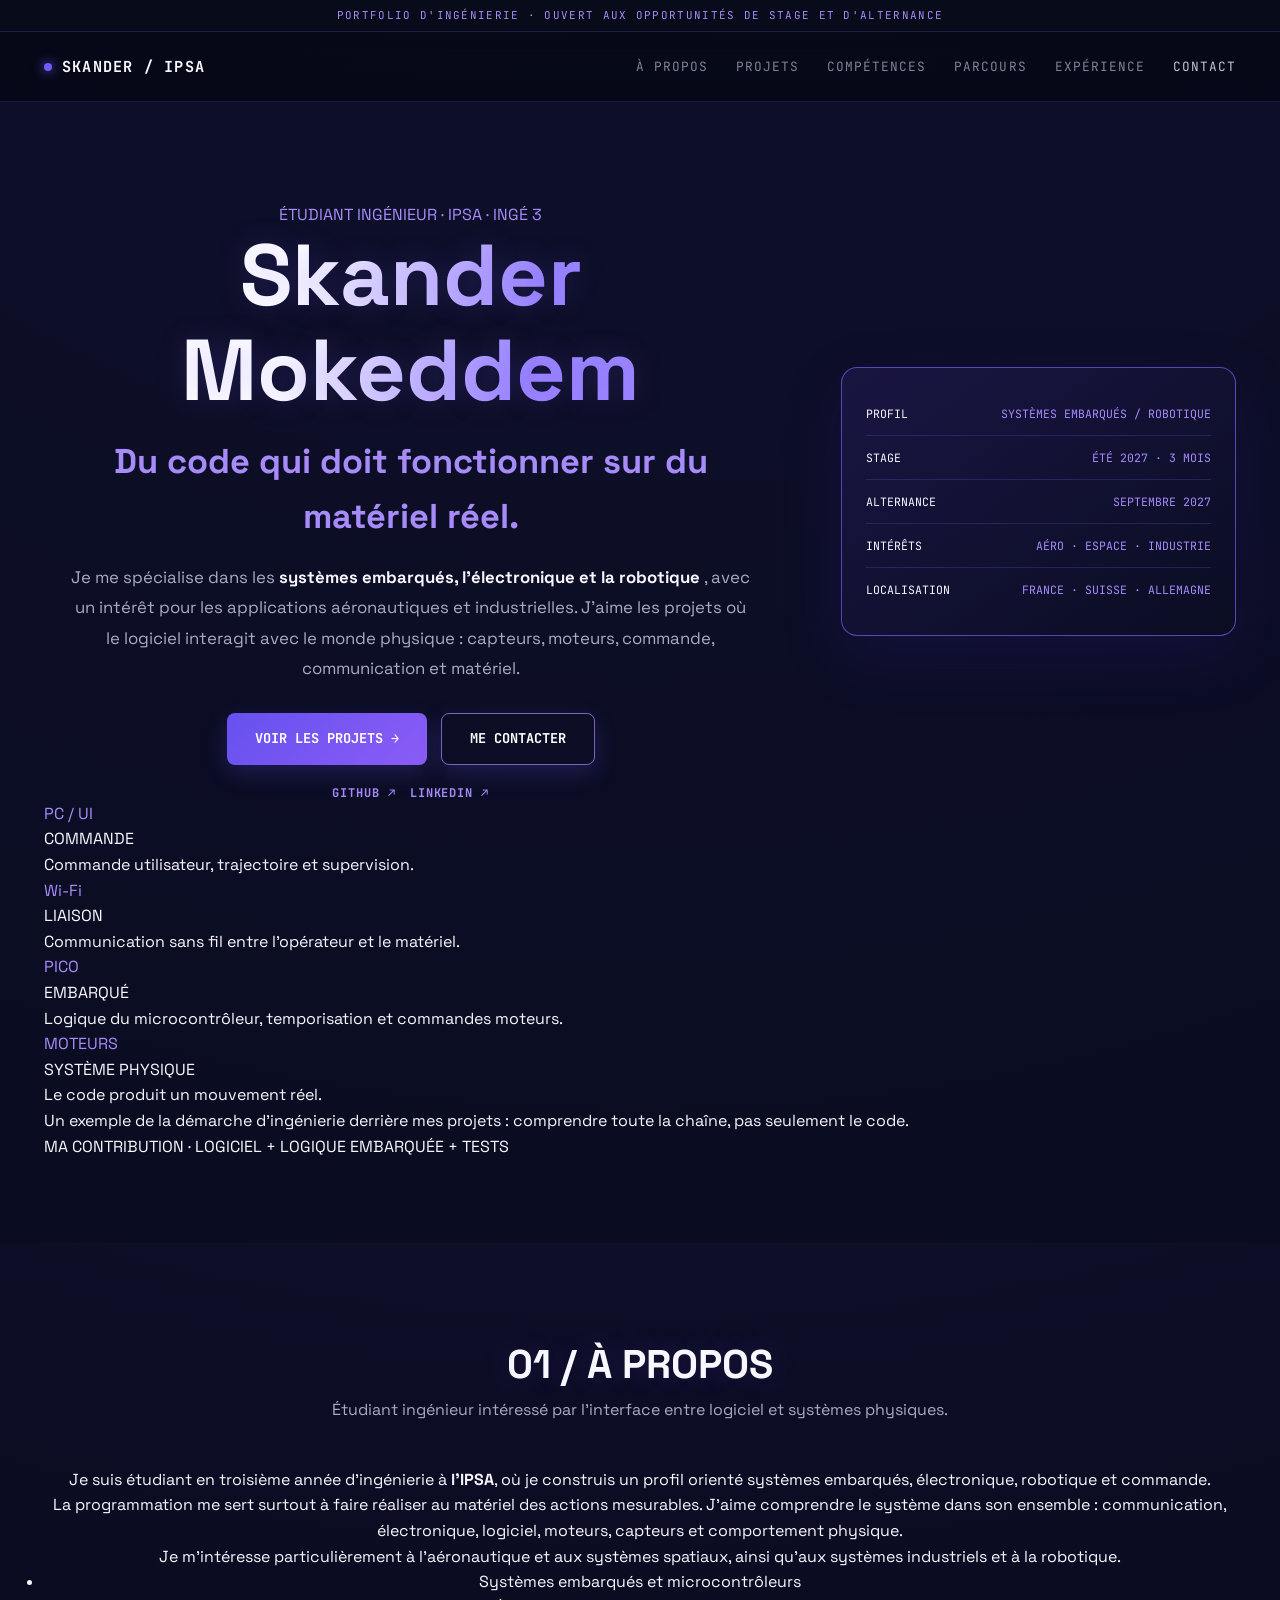
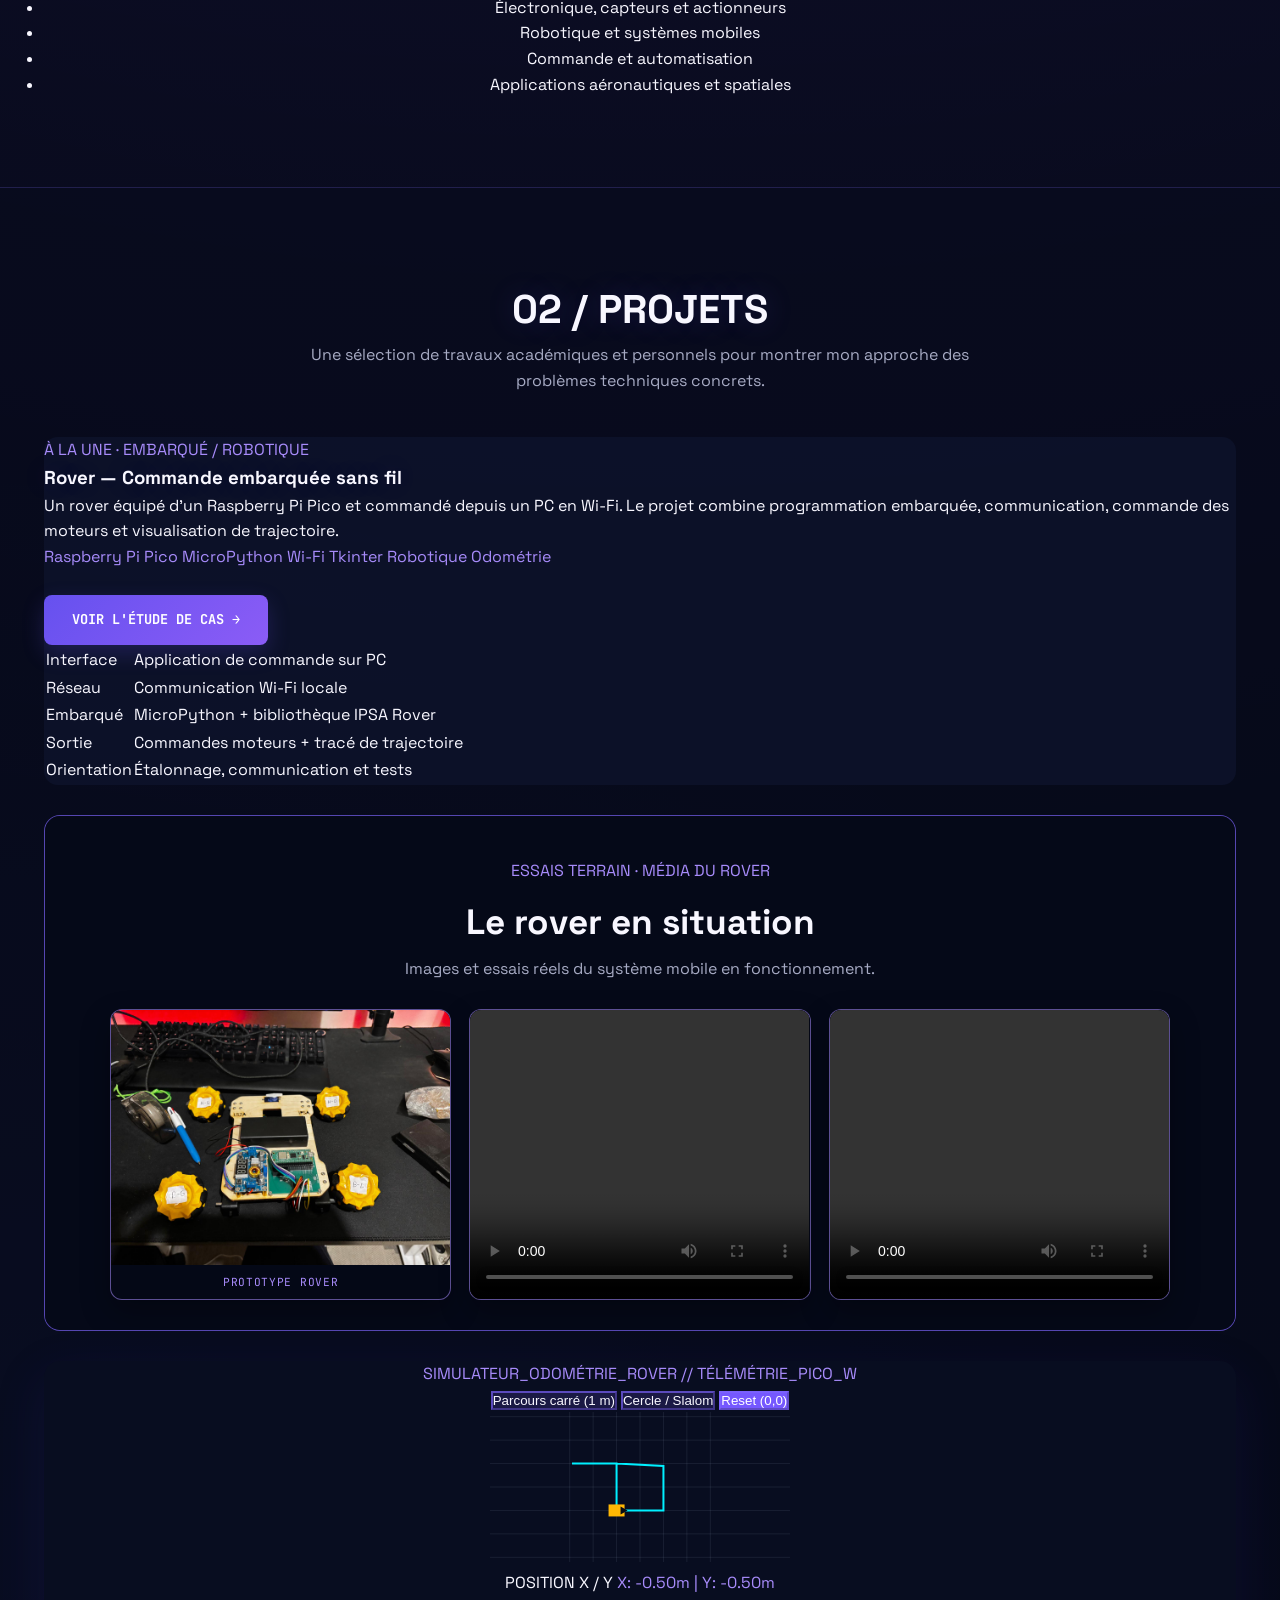
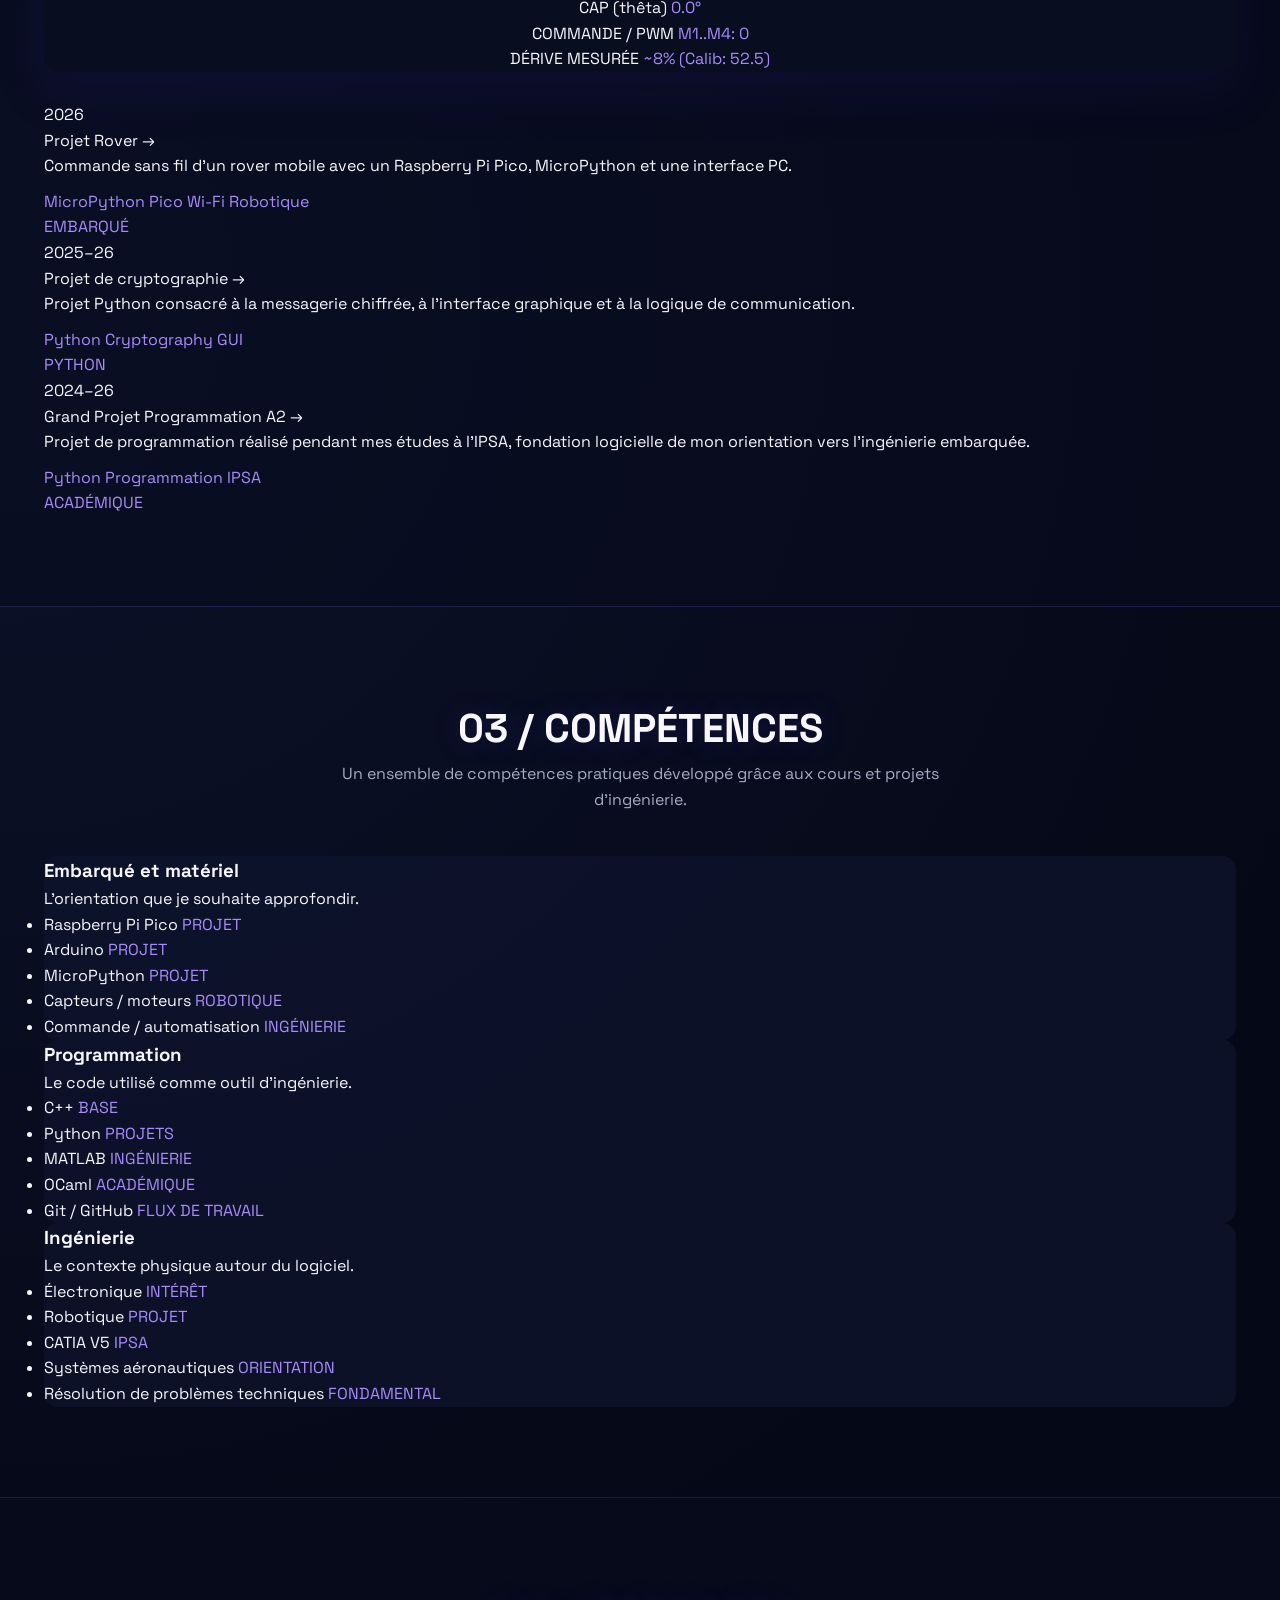
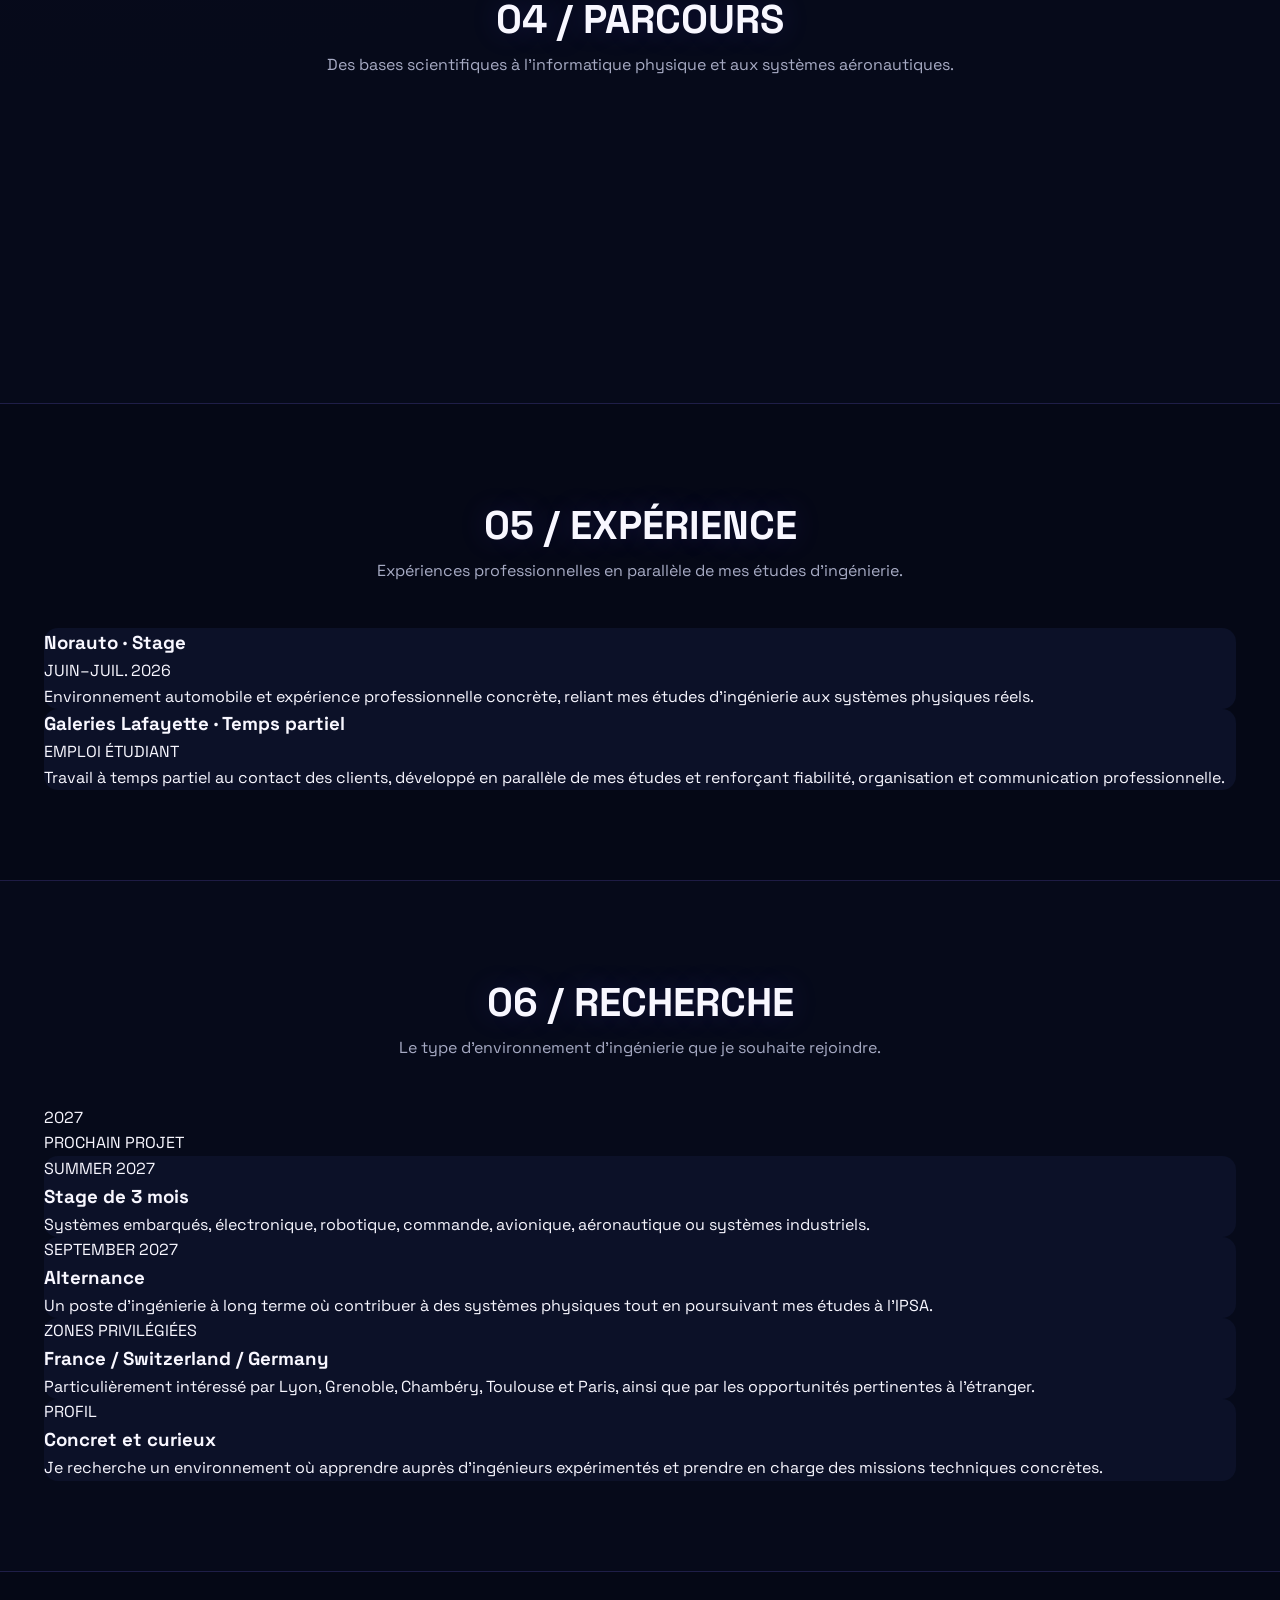
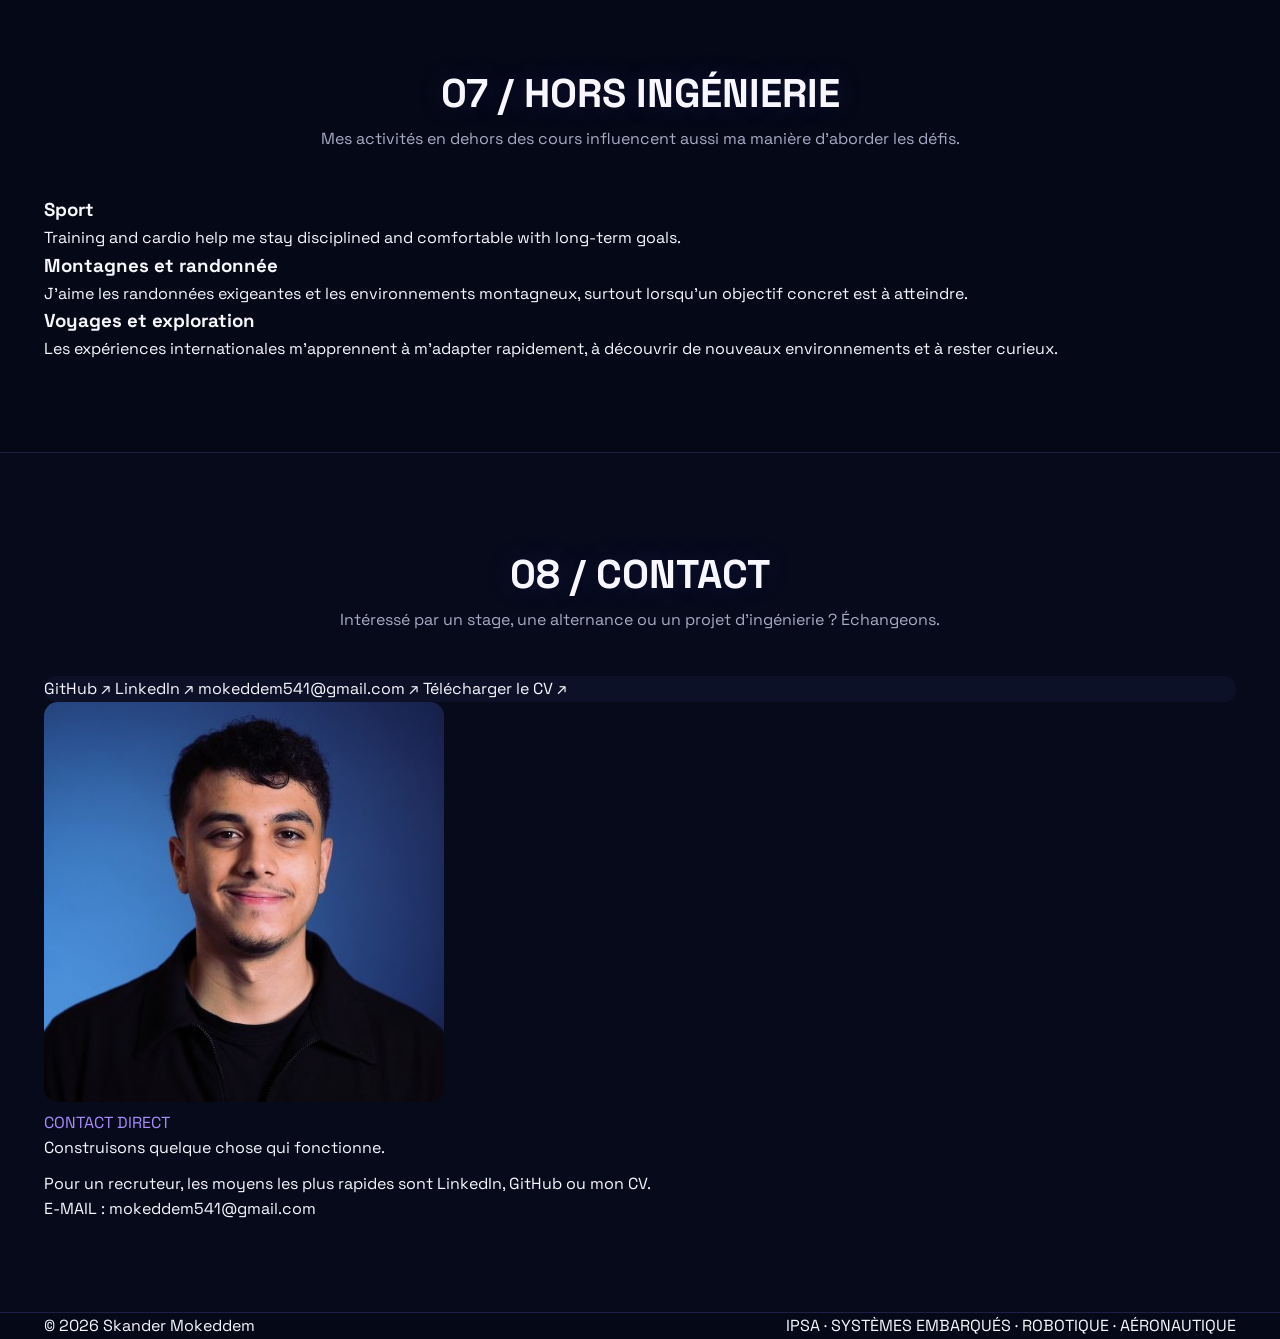
==== commit 4b1594c1: "changement" ====
--- a/index.html
+++ b/index.html
@@ -1,19 +1,19 @@
 <!DOCTYPE html>
-<html lang="en">
+<html lang="fr">
 
 <head>
     <meta charset="UTF-8">
 
     <meta name="viewport" content="width=device-width, initial-scale=1.0">
 
-    <meta name="description" content="Skander Mokeddem — IPSA engineering student focused on embedded systems, electronics, robotics and aerospace.">
+    <meta name="description" content="Skander Mokeddem — étudiant ingénieur à l'IPSA, spécialisé en systèmes embarqués, électronique, robotique et aéronautique.">
 
     <meta name="author" content="Skander Mokeddem">
 
     <meta name="theme-color" content="#073b2d">
 
     <title>
-        Skander Mokeddem — Embedded Systems & Robotics
+        Skander Mokeddem — Systèmes embarqués et robotique
     </title>
 
     <link rel="preconnect" href="https://fonts.googleapis.com">
@@ -36,7 +36,7 @@
 ===================================================== -->
 
     <div class="draftbar">
-        ENGINEERING PORTFOLIO · OPEN TO INTERNSHIP & APPRENTICESHIP OPPORTUNITIES
+        PORTFOLIO D'INGÉNIERIE · OUVERT AUX OPPORTUNITÉS DE STAGE ET D'ALTERNANCE
     </div>
 
 
@@ -52,26 +52,26 @@
             SKANDER / IPSA
         </a>
 
-            <nav class="header__nav" aria-label="Main navigation">
+            <nav class="header__nav" aria-label="Navigation principale">
 
                 <a href="#about" class="header__link">
-                ABOUT
+                À PROPOS
             </a>
 
                 <a href="#projects" class="header__link">
-                PROJECTS
+                PROJETS
             </a>
 
                 <a href="#skills" class="header__link">
-                SKILLS
+                COMPÉTENCES
             </a>
 
                 <a href="#path" class="header__link">
-                PATH
+                PARCOURS
             </a>
 
                 <a href="#experience" class="header__link">
-                EXPERIENCE
+                EXPÉRIENCE
             </a>
 
                 <a href="#contact" class="header__link">
@@ -101,7 +101,7 @@
                     <div>
 
                         <p class="state">
-                            <span class="mark"></span> ENGINEERING STUDENT · IPSA · INGÉ 3
+                            <span class="mark"></span> ÉTUDIANT INGÉNIEUR · IPSA · INGÉ 3
                         </p>
 
                         <h1 class="hero__name">
@@ -109,26 +109,26 @@
                         </h1>
 
                         <p class="hero__title">
-                            Code that has to work on real hardware.
+                            Du code qui doit fonctionner sur du matériel réel.
                         </p>
 
                         <p class="hero__intro">
 
-                            Building toward
+                            Je me spécialise dans les
                             <strong>
-                        embedded systems, electronics and robotics
-                    </strong> with a focus on aerospace and industrial applications. I like engineering projects where software interacts with something physical: sensors, motors, control, communication and hardware.
+                        systèmes embarqués, l'électronique et la robotique
+                    </strong>, avec un intérêt pour les applications aéronautiques et industrielles. J'aime les projets où le logiciel interagit avec le monde physique : capteurs, moteurs, commande, communication et matériel.
 
                         </p>
 
                         <div class="hero__cta">
 
                             <a href="#projects" class="btn">
-                        VIEW PROJECTS →
+                        VOIR LES PROJETS →
                     </a>
 
                             <a href="#contact" class="btn btn--ghost">
-                        GET IN TOUCH
+                        ME CONTACTER
                     </a>
 
                         </div>
@@ -151,28 +151,28 @@
                     <div class="hero__avail">
 
                         <div class="hero__avail-row">
-                            <span>PROFILE</span>
-                            <span>EMBEDDED / ROBOTICS</span>
+                            <span>PROFIL</span>
+                            <span>SYSTÈMES EMBARQUÉS / ROBOTIQUE</span>
                         </div>
 
                         <div class="hero__avail-row">
-                            <span>INTERNSHIP</span>
-                            <span>SUMMER 2027 · 3 MONTHS</span>
+                            <span>STAGE</span>
+                            <span>ÉTÉ 2027 · 3 MOIS</span>
                         </div>
 
                         <div class="hero__avail-row">
-                            <span>APPRENTICESHIP</span>
-                            <span>SEPTEMBER 2027</span>
+                            <span>ALTERNANCE</span>
+                            <span>SEPTEMBRE 2027</span>
                         </div>
 
                         <div class="hero__avail-row">
-                            <span>INTERESTS</span>
-                            <span>AERO · SPACE · INDUSTRIAL</span>
+                            <span>INTÉRÊTS</span>
+                            <span>AÉRO · ESPACE · INDUSTRIE</span>
                         </div>
 
                         <div class="hero__avail-row">
-                            <span>LOCATIONS</span>
-                            <span>FRANCE · SWITZERLAND · GERMANY</span>
+                            <span>LOCALISATION</span>
+                            <span>FRANCE · SUISSE · ALLEMAGNE</span>
                         </div>
 
                     </div>
@@ -195,11 +195,11 @@
                             <div class="sys__trace"></div>
 
                             <div class="sys__name">
-                                COMMAND
+                                COMMANDE
                             </div>
 
                             <div class="sys__caption">
-                                User controls, trajectory and monitoring.
+                                Commande utilisateur, trajectoire et supervision.
                             </div>
 
                         </div>
@@ -214,11 +214,11 @@
                             <div class="sys__trace"></div>
 
                             <div class="sys__name">
-                                LINK
+                                LIAISON
                             </div>
 
                             <div class="sys__caption">
-                                Wireless communication between operator and hardware.
+                                Communication sans fil entre l'opérateur et le matériel.
                             </div>
 
                         </div>
@@ -233,11 +233,11 @@
                             <div class="sys__trace"></div>
 
                             <div class="sys__name">
-                                EMBEDDED
+                                EMBARQUÉ
                             </div>
 
                             <div class="sys__caption">
-                                Microcontroller logic, timing and motor commands.
+                                Logique du microcontrôleur, temporisation et commandes moteurs.
                             </div>
 
                         </div>
@@ -246,17 +246,17 @@
                         <div class="sys__cell" tabindex="0" data-system="3">
 
                             <div class="sys__node">
-                                MOTORS
+                                MOTEURS
                             </div>
 
                             <div class="sys__trace"></div>
 
                             <div class="sys__name">
-                                PHYSICAL SYSTEM
+                                SYSTÈME PHYSIQUE
                             </div>
 
                             <div class="sys__caption">
-                                The code produces real movement.
+                                Le code produit un mouvement réel.
                             </div>
 
                         </div>
@@ -267,11 +267,11 @@
                     <div class="sys__panel">
 
                         <div class="sys__detail" id="system-detail">
-                            A small example of the engineering mindset behind my projects: understand the whole chain, not just the code.
+                            Un exemple de la démarche d'ingénierie derrière mes projets : comprendre toute la chaîne, pas seulement le code.
                         </div>
 
                         <div class="sys__mine">
-                            MY CONTRIBUTION · SOFTWARE + EMBEDDED LOGIC + TESTING
+                            MA CONTRIBUTION · LOGICIEL + LOGIQUE EMBARQUÉE + TESTS
                         </div>
 
                     </div>
@@ -294,11 +294,11 @@
                 <div class="sec__head">
 
                     <h2>
-                        01 / ABOUT
+                        01 / À PROPOS
                     </h2>
 
                     <p class="sec__sub">
-                        Engineering student interested in the boundary between software and physical systems.
+                        Étudiant ingénieur intéressé par l'interface entre logiciel et systèmes physiques.
                     </p>
 
                 </div>
@@ -307,38 +307,38 @@
                 <div class="sec__body">
 
                     <p>
-                        I am a third-year engineering student at
-                        <strong>IPSA</strong>, developing a profile around embedded systems, electronics, robotics and control.
+                        Je suis étudiant en troisième année d'ingénierie à
+                        <strong>l'IPSA</strong>, où je construis un profil orienté systèmes embarqués, électronique, robotique et commande.
                     </p>
 
                     <p>
-                        My programming background is useful to me mainly as a way to make hardware do something measurable. I enjoy understanding the complete system: communication, electronics, software, motors, sensors and physical behaviour.
+                        La programmation me sert surtout à faire réaliser au matériel des actions mesurables. J'aime comprendre le système dans son ensemble : communication, électronique, logiciel, moteurs, capteurs et comportement physique.
                     </p>
 
                     <p>
-                        I am particularly interested in aerospace and space systems, but also in industrial systems and robotics.
+                        Je m'intéresse particulièrement à l'aéronautique et aux systèmes spatiaux, ainsi qu'aux systèmes industriels et à la robotique.
                     </p>
 
                     <ul class="dash-list">
 
                         <li>
-                            Embedded systems & microcontrollers
+                            Systèmes embarqués et microcontrôleurs
                         </li>
 
                         <li>
-                            Electronics, sensors & actuators
+                            Électronique, capteurs et actionneurs
                         </li>
 
                         <li>
-                            Robotics & mobile systems
+                            Robotique et systèmes mobiles
                         </li>
 
                         <li>
-                            Control & automation
+                            Commande et automatisation
                         </li>
 
                         <li>
-                            Aerospace / space applications
+                            Applications aéronautiques et spatiales
                         </li>
 
                     </ul>
@@ -361,11 +361,11 @@
                 <div class="sec__head">
 
                     <h2>
-                        02 / PROJECTS
+                        02 / PROJETS
                     </h2>
 
                     <p class="sec__sub">
-                        Selected academic and personal work. The goal is to show how I approach concrete technical problems.
+                        Une sélection de travaux académiques et personnels pour montrer mon approche des problèmes techniques concrets.
                     </p>
 
                 </div>
@@ -378,15 +378,15 @@
                     <div>
 
                         <p class="state">
-                            FEATURED · EMBEDDED / ROBOTICS
+                            À LA UNE · EMBARQUÉ / ROBOTIQUE
                         </p>
 
                         <h3 class="feature__title">
-                            Rover — Wireless Embedded Control
+                            Rover — Commande embarquée sans fil
                         </h3>
 
                         <p>
-                            A Raspberry Pi Pico rover controlled from a PC over Wi-Fi. The project combines embedded programming, communication, motor control and trajectory visualization.
+                            Un rover équipé d'un Raspberry Pi Pico et commandé depuis un PC en Wi-Fi. Le projet combine programmation embarquée, communication, commande des moteurs et visualisation de trajectoire.
                         </p>
 
                         <div class="tags">
@@ -395,15 +395,15 @@
                             <span>MicroPython</span>
                             <span>Wi-Fi</span>
                             <span>Tkinter</span>
-                            <span>Robotics</span>
-                            <span>Odometry</span>
+                            <span>Robotique</span>
+                            <span>Odométrie</span>
 
                         </div>
 
                         <br>
 
                         <a href="projects/rover.html" class="btn">
-                    VIEW CASE STUDY →
+                    VOIR L'ÉTUDE DE CAS →
                 </a>
 
                     </div>
@@ -419,47 +419,47 @@
                                 </td>
 
                                 <td>
-                                    PC control application
+                                    Application de commande sur PC
                                 </td>
                             </tr>
 
                             <tr>
                                 <td>
-                                    Network
+                                    Réseau
                                 </td>
 
                                 <td>
-                                    Wi-Fi local communication
+                                    Communication Wi-Fi locale
                                 </td>
                             </tr>
 
                             <tr>
                                 <td>
-                                    Embedded
+                                    Embarqué
                                 </td>
 
                                 <td>
-                                    MicroPython + IPSA Rover library
+                                    MicroPython + bibliothèque IPSA Rover
                                 </td>
                             </tr>
 
                             <tr>
                                 <td>
-                                    Output
+                                    Sortie
                                 </td>
 
                                 <td>
-                                    Motor commands + trajectory plotting
+                                    Commandes moteurs + tracé de trajectoire
                                 </td>
                             </tr>
 
                             <tr>
                                 <td>
-                                    Focus
+                                    Orientation
                                 </td>
 
                                 <td>
-                                    Calibration, communication and testing
+                                    Étalonnage, communication et tests
                                 </td>
                             </tr>
 
@@ -477,7 +477,7 @@
                     <div class="rover-media__overlay" aria-hidden="true"></div>
                     <div class="rover-media__content">
                         <div class="rover-media__heading">
-                            <span class="state">FIELD TESTS · ROVER MEDIA</span>
+                            <span class="state">ESSAIS TERRAIN · MÉDIA DU ROVER</span>
                             <h3>Le rover en situation</h3>
                             <p>Images et essais réels du système mobile en fonctionnement.</p>
                         </div>
@@ -507,10 +507,10 @@
                 <div class="rover-sim" id="rover-sim-container">
                     <div class="rover-sim__header">
                         <div class="rover-sim__title">
-                            <span class="status-dot"></span> ROVER_ODOMETRY_SIMULATOR // PICO_W_TELEMETRY
+                            <span class="status-dot"></span> SIMULATEUR_ODOMÉTRIE_ROVER // TÉLÉMÉTRIE_PICO_W
                         </div>
                         <div class="rover-sim__controls">
-                            <button type="button" class="sim-btn" id="sim-btn-square">Parcours Carre (1m)</button>
+                            <button type="button" class="sim-btn" id="sim-btn-square">Parcours carré (1 m)</button>
                             <button type="button" class="sim-btn" id="sim-btn-circle">Cercle / Slalom</button>
                             <button type="button" class="sim-btn sim-btn--reset" id="sim-btn-reset">Reset (0,0)</button>
                         </div>
@@ -526,15 +526,15 @@
                             <span class="metric-card__val" id="telemetry-xy">X: +0.00m | Y: +0.00m</span>
                         </div>
                         <div class="metric-card">
-                            <span class="metric-card__label">HEADING (theta)</span>
+                            <span class="metric-card__label">CAP (thêta)</span>
                             <span class="metric-card__val" id="telemetry-heading">0.0°</span>
                         </div>
                         <div class="metric-card">
-                            <span class="metric-card__label">COMMAND / PWM</span>
+                            <span class="metric-card__label">COMMANDE / PWM</span>
                             <span class="metric-card__val" id="telemetry-pwm">M1..M4: 0</span>
                         </div>
                         <div class="metric-card">
-                            <span class="metric-card__label">DERIVE MESUREE</span>
+                            <span class="metric-card__label">DÉRIVE MESURÉE</span>
                             <span class="metric-card__val" id="telemetry-drift">~8% (Calib: 52.5)</span>
                         </div>
                     </div>
@@ -558,20 +558,20 @@
                     </a>
 
                             <div class="bom__sum">
-                                Wireless control of a mobile rover using a Raspberry Pi Pico, MicroPython and a PC interface.
+                                Commande sans fil d'un rover mobile avec un Raspberry Pi Pico, MicroPython et une interface PC.
                             </div>
 
                             <div class="tags" style="margin-top:10px">
                                 <span>MicroPython</span>
                                 <span>Pico</span>
                                 <span>Wi-Fi</span>
-                                <span>Robotics</span>
+                                <span>Robotique</span>
                             </div>
 
                         </div>
 
                         <span class="state">
-                    EMBEDDED
+                    EMBARQUÉ
                 </span>
 
                     </article>
@@ -586,11 +586,11 @@
                         <div>
 
                             <a href="projects/cryptography.html" class="bom__title">
-                        Cryptography Project →
+                        Projet de cryptographie →
                     </a>
 
                             <div class="bom__sum">
-                                Python project exploring encrypted messaging, graphical interface and communication logic.
+                                Projet Python consacré à la messagerie chiffrée, à l'interface graphique et à la logique de communication.
                             </div>
 
                             <div class="tags" style="margin-top:10px">
@@ -621,19 +621,19 @@
                     </a>
 
                             <div class="bom__sum">
-                                Programming project completed during IPSA studies, representing the broader software foundation behind my transition toward embedded engineering.
+                                Projet de programmation réalisé pendant mes études à l'IPSA, fondation logicielle de mon orientation vers l'ingénierie embarquée.
                             </div>
 
                             <div class="tags" style="margin-top:10px">
                                 <span>Python</span>
-                                <span>Programming</span>
+                                <span>Programmation</span>
                                 <span>IPSA</span>
                             </div>
 
                         </div>
 
                         <span class="state">
-                    ACADEMIC
+                    ACADÉMIQUE
                 </span>
 
                     </article>
@@ -656,11 +656,11 @@
                 <div class="sec__head">
 
                     <h2>
-                        03 / SKILLS
+                        03 / COMPÉTENCES
                     </h2>
 
                     <p class="sec__sub">
-                        A practical stack built through engineering coursework and projects.
+                        Un ensemble de compétences pratiques développé grâce aux cours et projets d'ingénierie.
                     </p>
 
                 </div>
@@ -672,11 +672,11 @@
                     <article class="skills__group">
 
                         <h3>
-                            Embedded & Hardware
+                            Embarqué et matériel
                         </h3>
 
                         <p class="skills__blurb">
-                            The direction I want to develop further.
+                            L'orientation que je souhaite approfondir.
                         </p>
 
                         <ul class="skills__list">
@@ -684,35 +684,35 @@
                             <li class="skills__item">
                                 Raspberry Pi Pico
                                 <span class="skills__meta">
-                            PROJECT
+                            PROJET
                         </span>
                             </li>
 
                             <li class="skills__item">
                                 Arduino
                                 <span class="skills__meta">
-                            PROJECT
+                            PROJET
                         </span>
                             </li>
 
                             <li class="skills__item">
                                 MicroPython
                                 <span class="skills__meta">
-                            PROJECT
-                        </span>
-                            </li>
-
-                            <li class="skills__item">
-                                Sensors / motors
-                                <span class="skills__meta">
-                            ROBOTICS
-                        </span>
-                            </li>
-
-                            <li class="skills__item">
-                                Control / automation
-                                <span class="skills__meta">
-                            ENGINEERING
+                            PROJET
+                        </span>
+                            </li>
+
+                            <li class="skills__item">
+                                Capteurs / moteurs
+                                <span class="skills__meta">
+                            ROBOTIQUE
+                        </span>
+                            </li>
+
+                            <li class="skills__item">
+                                Commande / automatisation
+                                <span class="skills__meta">
+                            INGÉNIERIE
                         </span>
                             </li>
 
@@ -724,11 +724,11 @@
                     <article class="skills__group">
 
                         <h3>
-                            Programming
+                            Programmation
                         </h3>
 
                         <p class="skills__blurb">
-                            Code used as an engineering tool.
+                            Le code utilisé comme outil d'ingénierie.
                         </p>
 
                         <ul class="skills__list">
@@ -743,28 +743,28 @@
                             <li class="skills__item">
                                 Python
                                 <span class="skills__meta">
-                            PROJECTS
+                            PROJETS
                         </span>
                             </li>
 
                             <li class="skills__item">
                                 MATLAB
                                 <span class="skills__meta">
-                            ENGINEERING
+                            INGÉNIERIE
                         </span>
                             </li>
 
                             <li class="skills__item">
                                 OCaml
                                 <span class="skills__meta">
-                            ACADEMIC
+                            ACADÉMIQUE
                         </span>
                             </li>
 
                             <li class="skills__item">
                                 Git / GitHub
                                 <span class="skills__meta">
-                            WORKFLOW
+                            FLUX DE TRAVAIL
                         </span>
                             </li>
 
@@ -776,26 +776,26 @@
                     <article class="skills__group">
 
                         <h3>
-                            Engineering
+                            Ingénierie
                         </h3>
 
                         <p class="skills__blurb">
-                            The physical context around the software.
+                            Le contexte physique autour du logiciel.
                         </p>
 
                         <ul class="skills__list">
 
                             <li class="skills__item">
-                                Electronics
-                                <span class="skills__meta">
-                            INTEREST
-                        </span>
-                            </li>
-
-                            <li class="skills__item">
-                                Robotics
-                                <span class="skills__meta">
-                            PROJECT
+                                Électronique
+                                <span class="skills__meta">
+                            INTÉRÊT
+                        </span>
+                            </li>
+
+                            <li class="skills__item">
+                                Robotique
+                                <span class="skills__meta">
+                            PROJET
                         </span>
                             </li>
 
@@ -807,16 +807,16 @@
                             </li>
 
                             <li class="skills__item">
-                                Aerospace systems
-                                <span class="skills__meta">
-                            FOCUS
-                        </span>
-                            </li>
-
-                            <li class="skills__item">
-                                Technical problem solving
-                                <span class="skills__meta">
-                            CORE
+                                Systèmes aéronautiques
+                                <span class="skills__meta">
+                            ORIENTATION
+                        </span>
+                            </li>
+
+                            <li class="skills__item">
+                                Résolution de problèmes techniques
+                                <span class="skills__meta">
+                            FONDAMENTAL
                         </span>
                             </li>
 
@@ -842,11 +842,11 @@
                 <div class="sec__head">
 
                     <h2>
-                        04 / PATH
+                        04 / PARCOURS
                     </h2>
 
                     <p class="sec__sub">
-                        From scientific foundations to physical computing and aerospace systems.
+                        Des bases scientifiques à l'informatique physique et aux systèmes aéronautiques.
                     </p>
 
                 </div>
@@ -857,11 +857,11 @@
                     <article class="path__item">
 
                         <h3 class="path__title">
-                            IPSA · Engineering Cycle
+                            IPSA · Cycle ingénieur
                         </h3>
 
                         <p class="path__text">
-                            Third-year engineering student in an aerospace-oriented curriculum, with continued development in programming, electronics and systems.
+                            Étudiant en troisième année dans un cursus orienté aéronautique, avec un approfondissement continu en programmation, électronique et systèmes.
                         </p>
 
                     </article>
@@ -870,11 +870,11 @@
                     <article class="path__item">
 
                         <h3 class="path__title">
-                            International Semester · ITS Surabaya
+                            Semestre international · ITS Surabaya
                         </h3>
 
                         <p class="path__text">
-                            International engineering experience in Indonesia, with coursework including industrial electronics, robotics, embedded/control systems, IoT and machine learning.
+                            Expérience internationale d'ingénierie en Indonésie, avec des cours d'électronique industrielle, robotique, systèmes embarqués et de commande, IoT et apprentissage automatique.
                         </p>
 
                     </article>
@@ -883,11 +883,11 @@
                     <article class="path__item">
 
                         <h3 class="path__title">
-                            Next Step · Industry
+                            Prochaine étape · Industrie
                         </h3>
 
                         <p class="path__text">
-                            Looking for a three-month engineering internship in summer 2027 and an apprenticeship from September 2027.
+                            Je recherche un stage d'ingénierie de trois mois pour l'été 2027 et une alternance à partir de septembre 2027.
                         </p>
 
                     </article>
@@ -910,11 +910,11 @@
                 <div class="sec__head">
 
                     <h2>
-                        05 / EXPERIENCE
+                        05 / EXPÉRIENCE
                     </h2>
 
                     <p class="sec__sub">
-                        Professional experience alongside engineering studies.
+                        Expériences professionnelles en parallèle de mes études d'ingénierie.
                     </p>
 
                 </div>
@@ -929,17 +929,17 @@
                             <div class="entry__head">
 
                                 <h3>
-                                    Norauto · Internship
+                                    Norauto · Stage
                                 </h3>
 
                                 <span class="entry__meta">
-                            JUN–JUL 2026
+                            JUIN–JUIL. 2026
                         </span>
 
                             </div>
 
                             <p>
-                                Automotive environment and hands-on professional experience, connecting engineering studies with real physical systems.
+                                Environnement automobile et expérience professionnelle concrète, reliant mes études d'ingénierie aux systèmes physiques réels.
                             </p>
 
                         </article>
@@ -954,17 +954,17 @@
                             <div class="entry__head">
 
                                 <h3>
-                                    Galeries Lafayette · Part-time
+                                    Galeries Lafayette · Temps partiel
                                 </h3>
 
                                 <span class="entry__meta">
-                            STUDENT JOB
+                            EMPLOI ÉTUDIANT
                         </span>
 
                             </div>
 
                             <p>
-                                Customer-facing part-time work alongside studies, developing reliability, organization and professional communication.
+                                Travail à temps partiel au contact des clients, développé en parallèle de mes études et renforçant fiabilité, organisation et communication professionnelle.
                             </p>
 
                         </article>
@@ -989,11 +989,11 @@
                 <div class="sec__head">
 
                     <h2>
-                        06 / LOOKING FOR
+                        06 / RECHERCHE
                     </h2>
 
                     <p class="sec__sub">
-                        The kind of engineering environment I want to join next.
+                        Le type d'environnement d'ingénierie que je souhaite rejoindre.
                     </p>
 
                 </div>
@@ -1008,7 +1008,7 @@
                         <br>
 
                         <span style="color:var(--pad)">
-                    NEXT BUILD
+                    PROCHAIN PROJET
                 </span>
 
                     </div>
@@ -1024,11 +1024,11 @@
                     </span>
 
                             <h3>
-                                3-month internship
+                                Stage de 3 mois
                             </h3>
 
                             <p class="want__extra">
-                                Embedded systems, electronics, robotics, control, avionics, aerospace or industrial systems.
+                                Systèmes embarqués, électronique, robotique, commande, avionique, aéronautique ou systèmes industriels.
                             </p>
 
                         </article>
@@ -1041,11 +1041,11 @@
                     </span>
 
                             <h3>
-                                Apprenticeship
+                                Alternance
                             </h3>
 
                             <p class="want__extra">
-                                A long-term engineering role where I can contribute to physical systems while continuing my IPSA studies.
+                                Un poste d'ingénierie à long terme où contribuer à des systèmes physiques tout en poursuivant mes études à l'IPSA.
                             </p>
 
                         </article>
@@ -1054,7 +1054,7 @@
                         <article class="want__block">
 
                             <span class="want__label">
-                        PREFERRED AREAS
+                        ZONES PRIVILÉGIÉES
                     </span>
 
                             <h3>
@@ -1062,7 +1062,7 @@
                             </h3>
 
                             <p class="want__extra">
-                                Particularly interested in Lyon, Grenoble, Chambéry, Toulouse and Paris, plus relevant opportunities abroad.
+                                Particulièrement intéressé par Lyon, Grenoble, Chambéry, Toulouse et Paris, ainsi que par les opportunités pertinentes à l'étranger.
                             </p>
 
                         </article>
@@ -1071,15 +1071,15 @@
                         <article class="want__block">
 
                             <span class="want__label">
-                        APPLICATION PROFILE
+                        PROFIL
                     </span>
 
                             <h3>
-                                Hands-on + curious
+                                Concret et curieux
                             </h3>
 
                             <p class="want__extra">
-                                Looking for an environment where I can learn from experienced engineers and take ownership of concrete technical tasks.
+                                Je recherche un environnement où apprendre auprès d'ingénieurs expérimentés et prendre en charge des missions techniques concrètes.
                             </p>
 
                         </article>
@@ -1104,11 +1104,11 @@
                 <div class="sec__head">
 
                     <h2>
-                        07 / OUTSIDE ENGINEERING
+                        07 / HORS INGÉNIERIE
                     </h2>
 
                     <p class="sec__sub">
-                        The things I do outside coursework also shape how I approach challenges.
+                        Mes activités en dehors des cours influencent aussi ma manière d'aborder les défis.
                     </p>
 
                 </div>
@@ -1132,11 +1132,11 @@
                     <article>
 
                         <h3>
-                            Mountains & Hiking
+                            Montagnes et randonnée
                         </h3>
 
                         <p>
-                            I enjoy demanding hikes and mountain environments, especially when there is a real objective to reach.
+                            J'aime les randonnées exigeantes et les environnements montagneux, surtout lorsqu'un objectif concret est à atteindre.
                         </p>
 
                     </article>
@@ -1145,11 +1145,11 @@
                     <article>
 
                         <h3>
-                            Travel & Exploration
+                            Voyages et exploration
                         </h3>
 
                         <p>
-                            International experiences push me to adapt quickly, discover new environments and stay curious.
+                            Les expériences internationales m'apprennent à m'adapter rapidement, à découvrir de nouveaux environnements et à rester curieux.
                         </p>
 
                     </article>
@@ -1176,7 +1176,7 @@
                     </h2>
 
                     <p class="sec__sub">
-                        Interested in an internship, apprenticeship or engineering project? Let's connect.
+                        Intéressé par un stage, une alternance ou un projet d'ingénierie ? Échangeons.
                     </p>
 
                 </div>
@@ -1194,8 +1194,12 @@
                     LinkedIn ↗
                 </a>
 
+                        <a href="mailto:mokeddem541@gmail.com">
+                    mokeddem541@gmail.com ↗
+                </a>
+
                         <a href="assets/documents/CV-Skander-Mokeddem.pdf" target="_blank" rel="noopener noreferrer">
-                    Download CV ↗
+                    Télécharger le CV ↗
                 </a>
 
                     </div>
@@ -1206,22 +1210,22 @@
                         <img class="contact__profile" src="assets/images/profile.jfif" alt="Portrait de Skander Mokeddem">
 
                         <p class="state">
-                            DIRECT CONTACT
+                            CONTACT DIRECT
                         </p>
 
                         <h3 style="
                         font:800 2rem var(--cond);
                         margin:0 0 10px;
                     ">
-                            Let's build something that works.
+                            Construisons quelque chose qui fonctionne.
                         </h3>
 
                         <p style="color:var(--board-soft)">
-                            For a recruiter, the fastest routes are LinkedIn, GitHub or my CV.
+                            Pour un recruteur, les moyens les plus rapides sont LinkedIn, GitHub ou mon CV.
                         </p>
 
                         <p class="todo" style="color:var(--pad)">
-                            EMAIL: ADD BEFORE PUBLICATION
+                            E-MAIL : mokeddem541@gmail.com
                         </p>
 
                     </div>
@@ -1248,7 +1252,7 @@
         </span>
 
             <span>
-            IPSA · EMBEDDED SYSTEMS · ROBOTICS · AEROSPACE
+            IPSA · SYSTÈMES EMBARQUÉS · ROBOTIQUE · AÉRONAUTIQUE
         </span>
 
         </div>
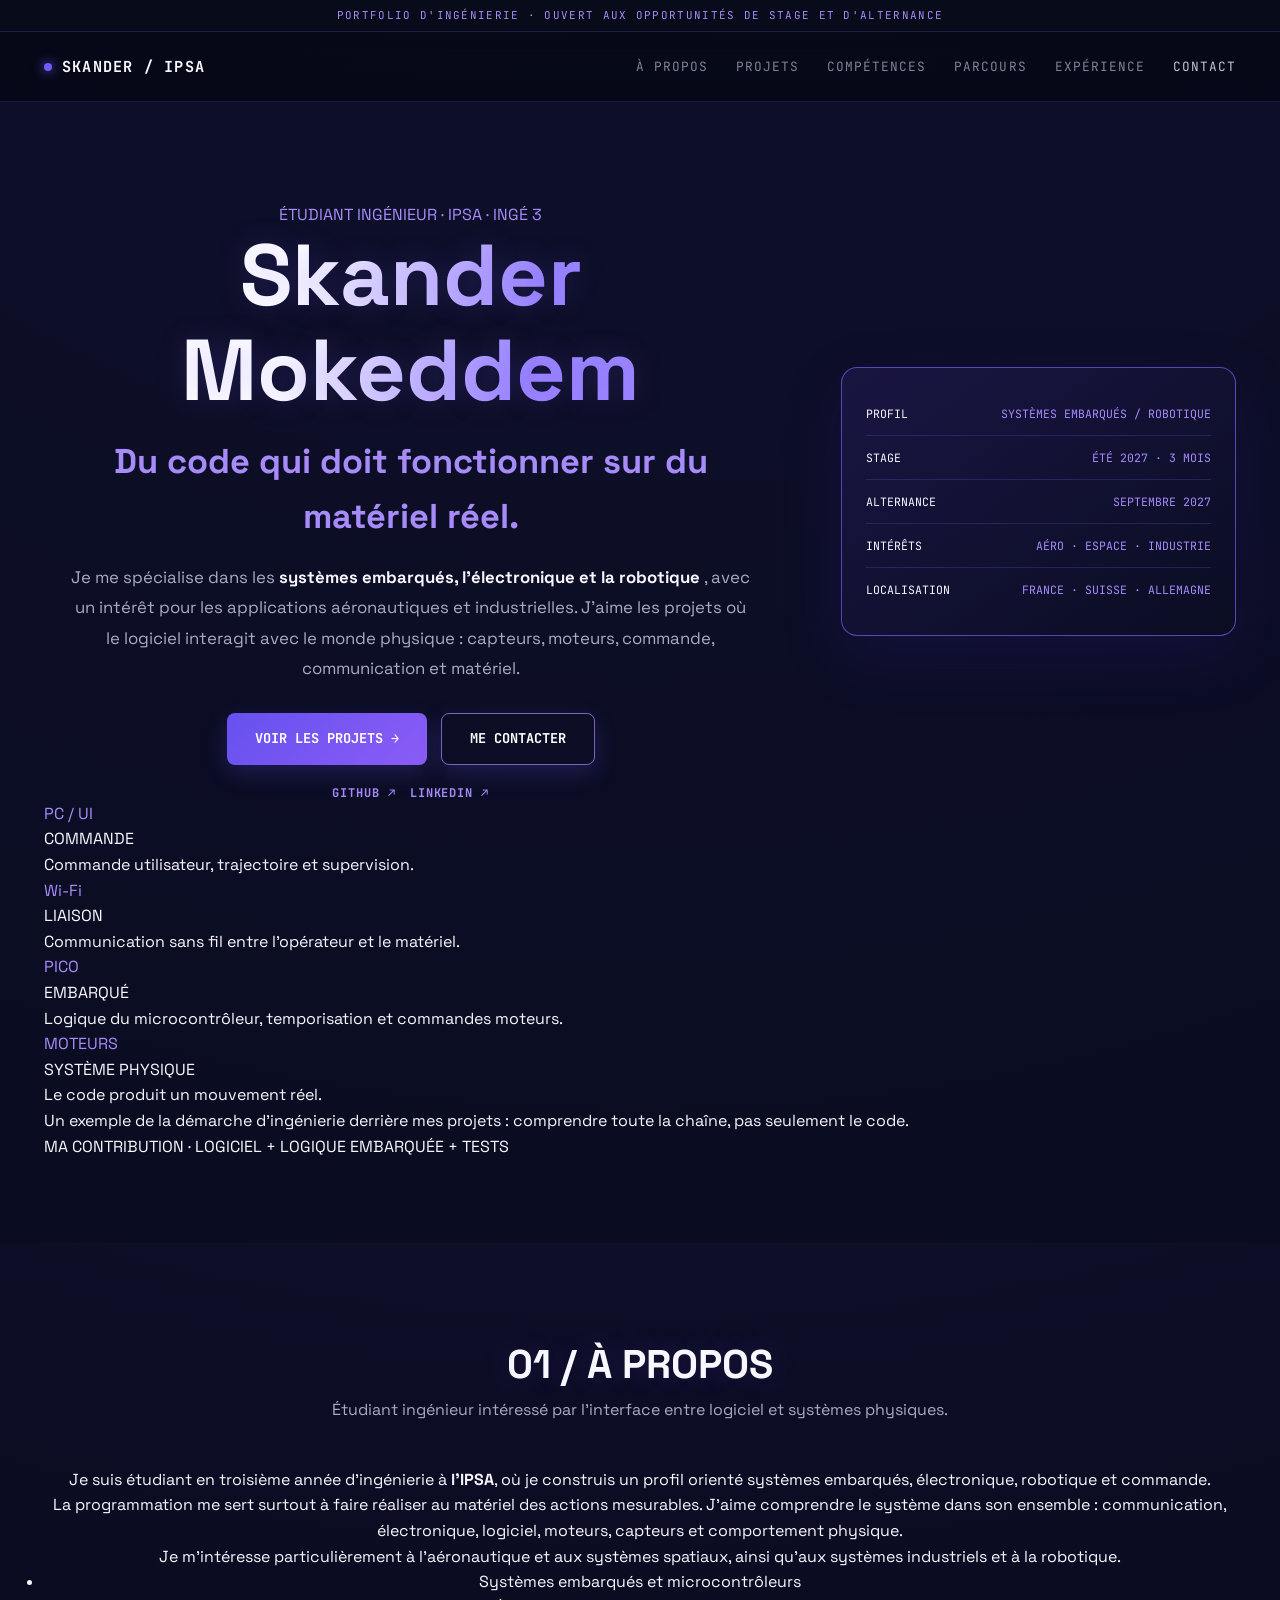
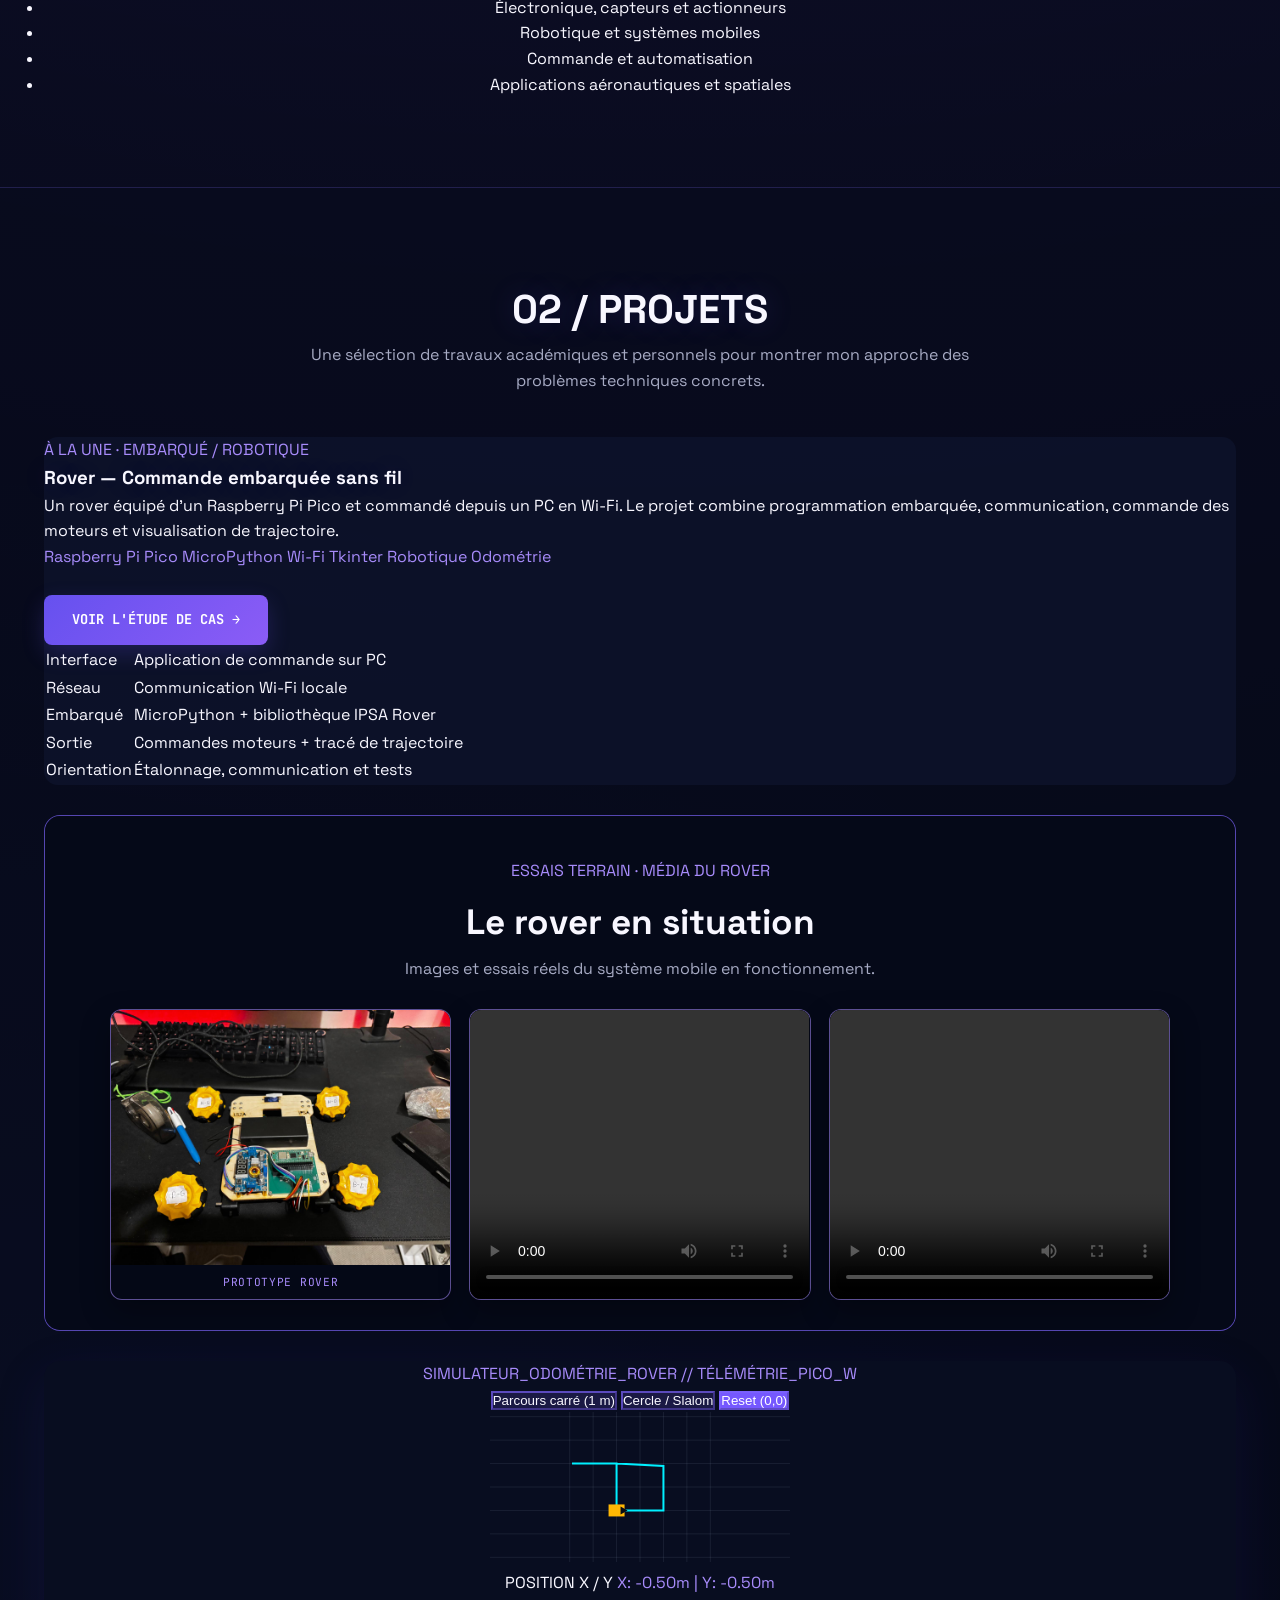
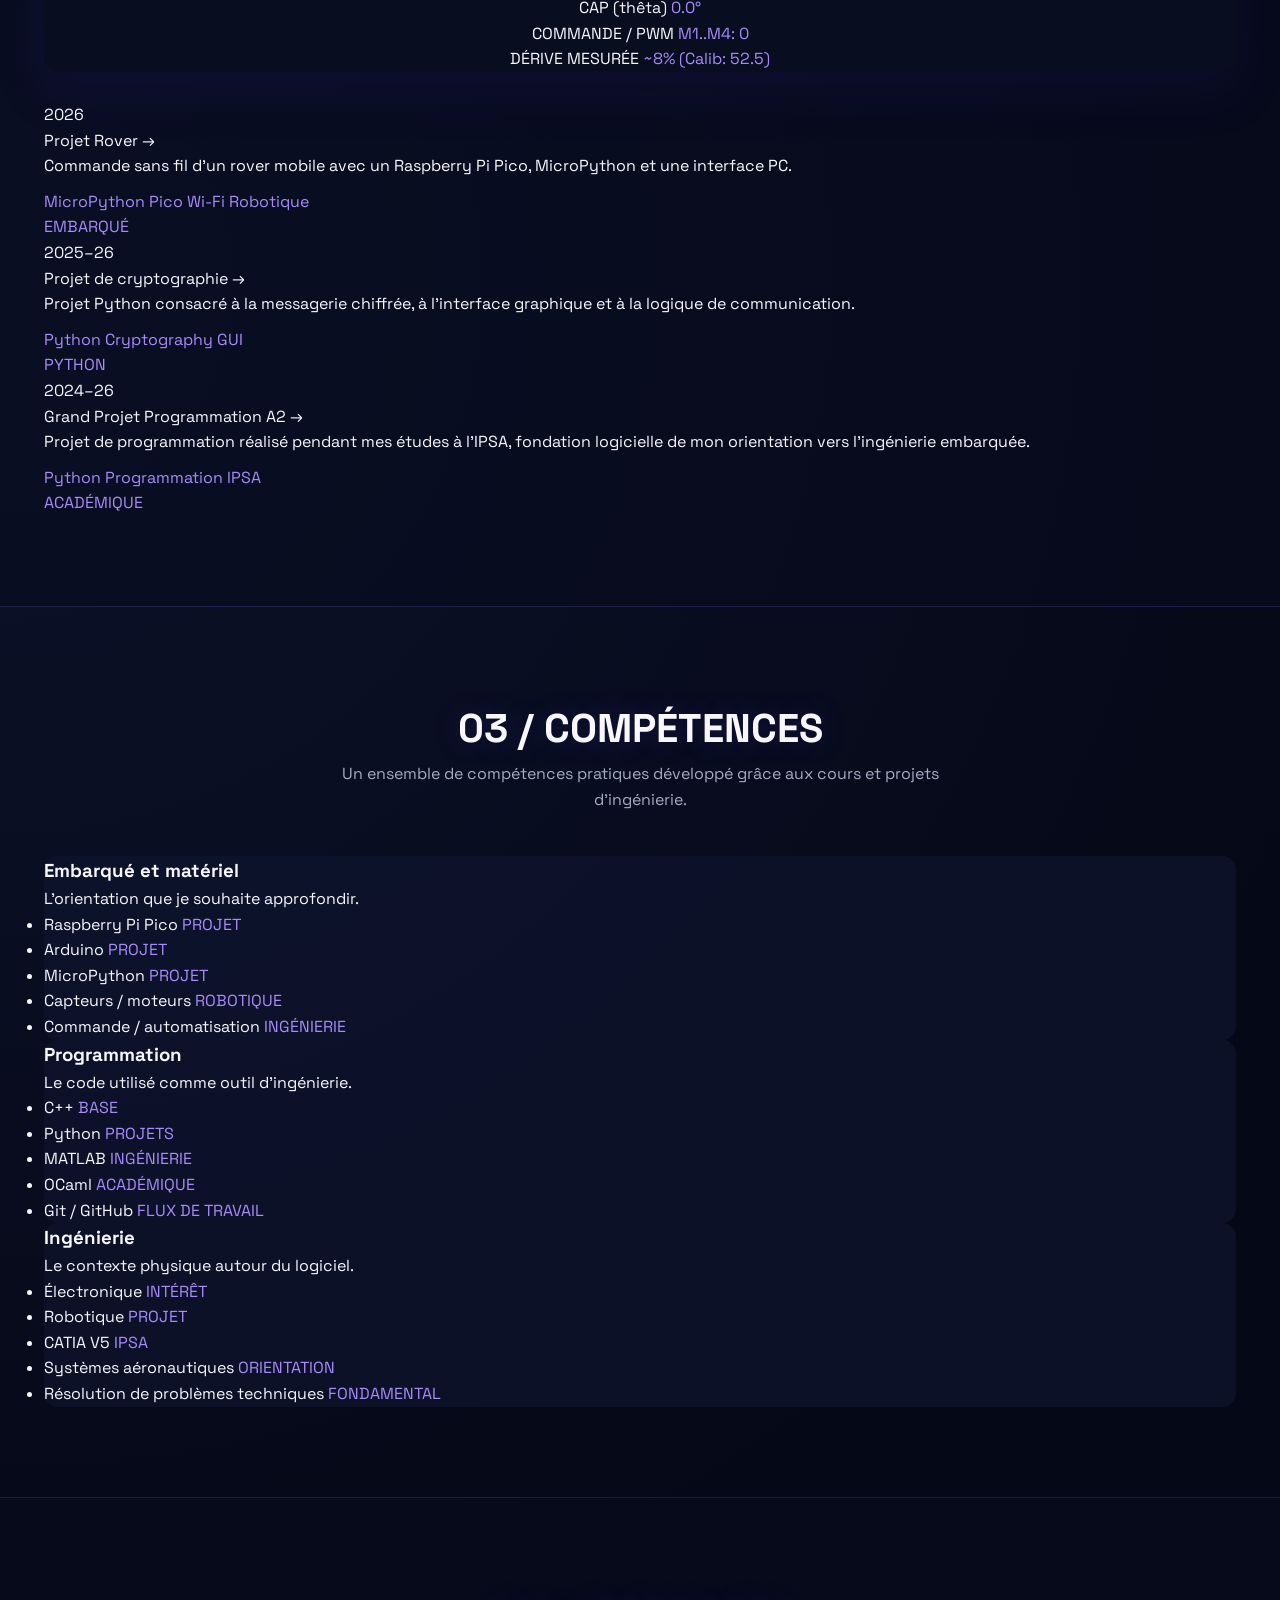
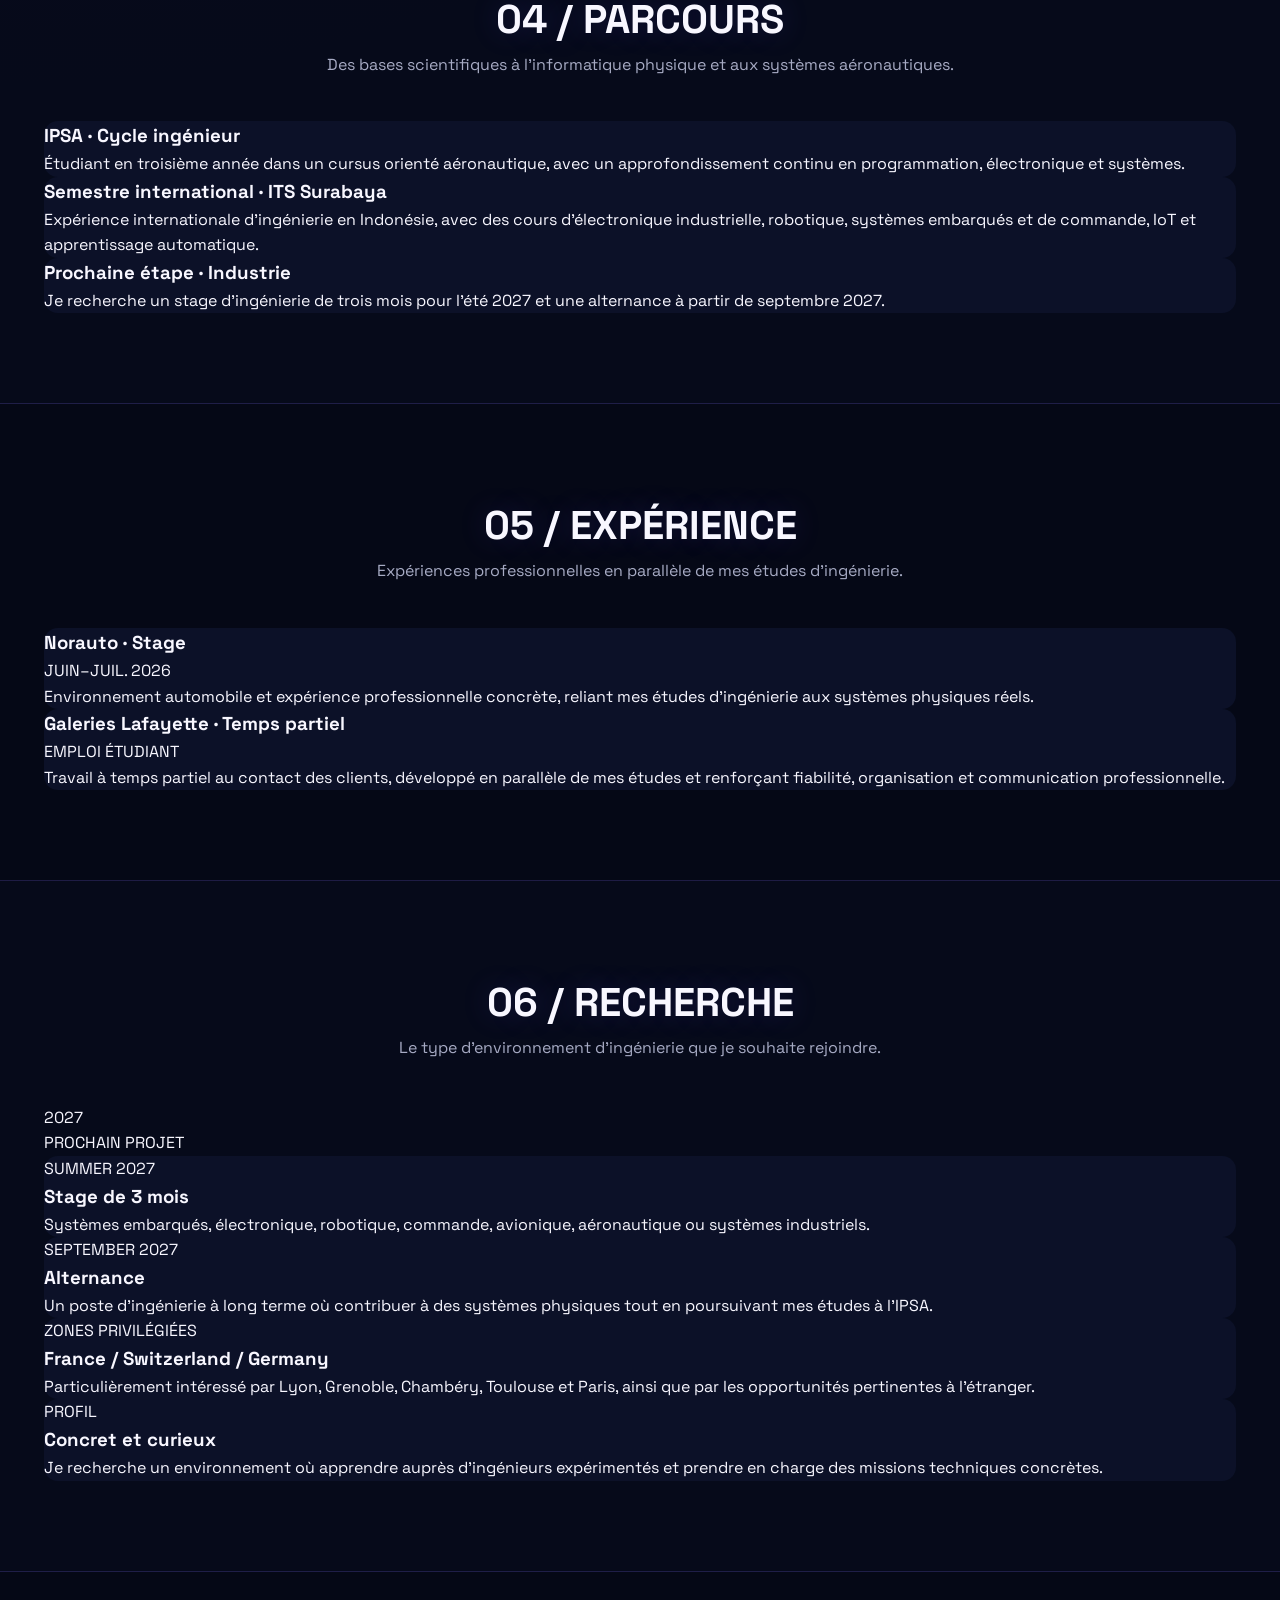
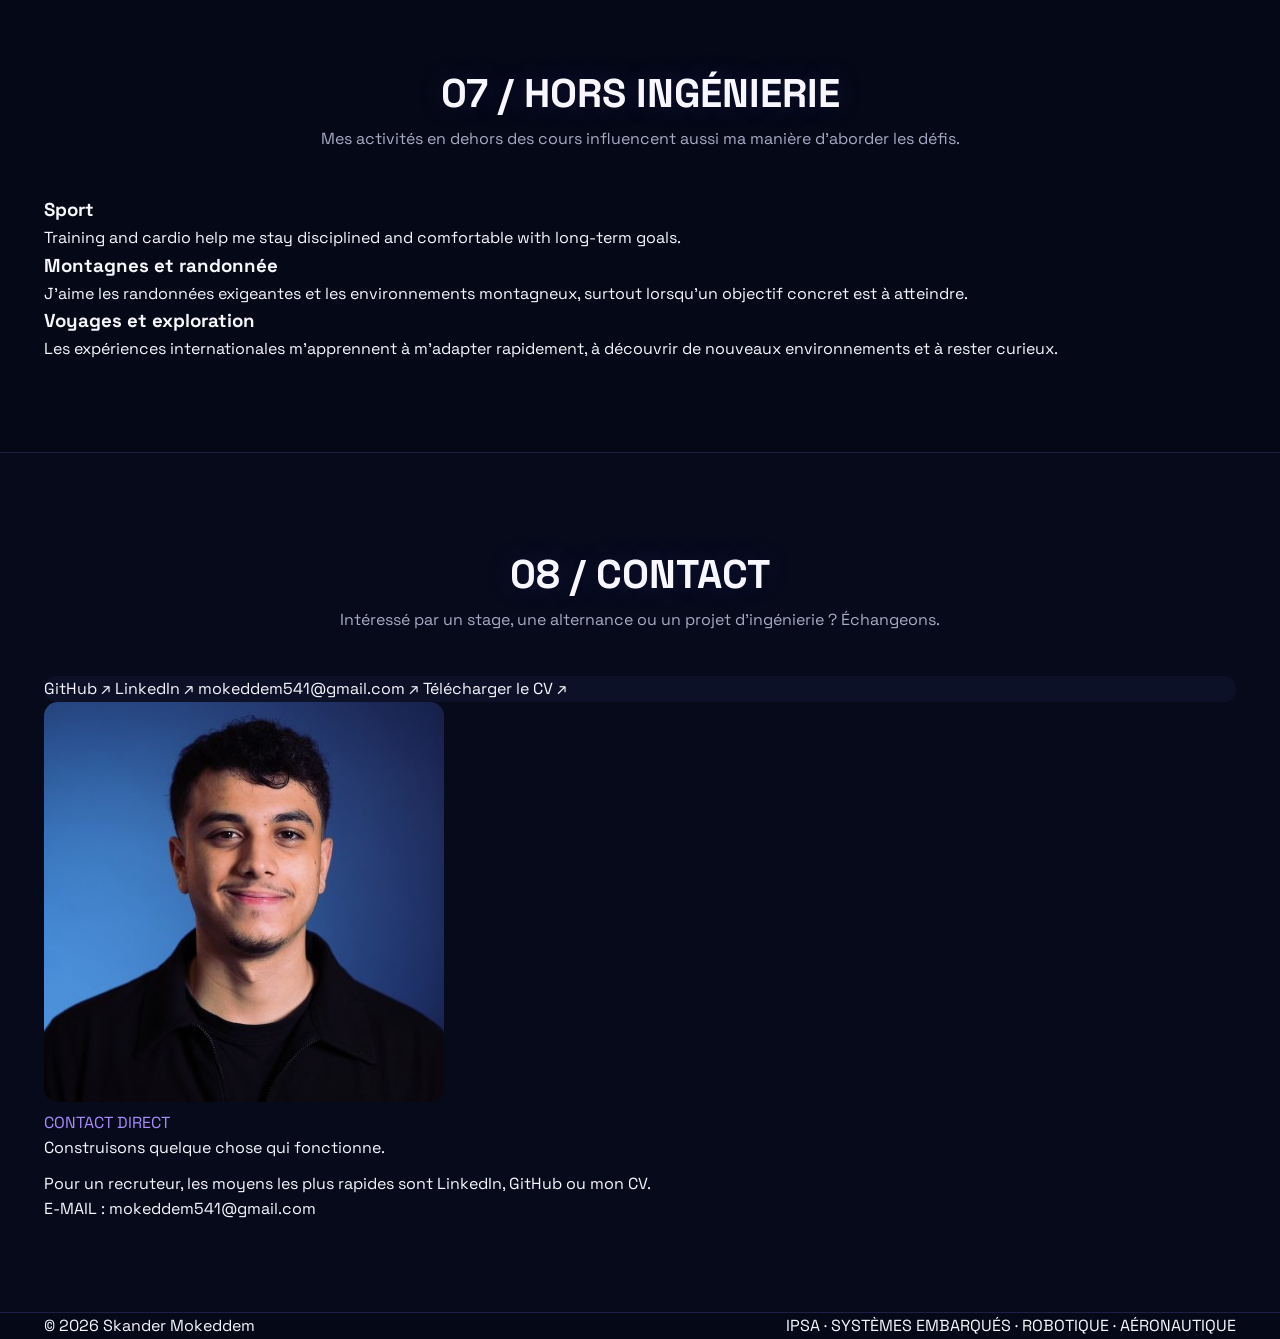
==== commit 723a0b33: "CVadded" ====
--- a/index.html
+++ b/index.html
@@ -1198,7 +1198,7 @@
                     mokeddem541@gmail.com ↗
                 </a>
 
-                        <a href="assets/documents/CV-Skander-Mokeddem.pdf" target="_blank" rel="noopener noreferrer">
+                        <a href="CV%20MOKEDDEM%20SKANDER%20(2).pdf" download="CV-Mokeddem-Skander.pdf">
                     Télécharger le CV ↗
                 </a>
 
